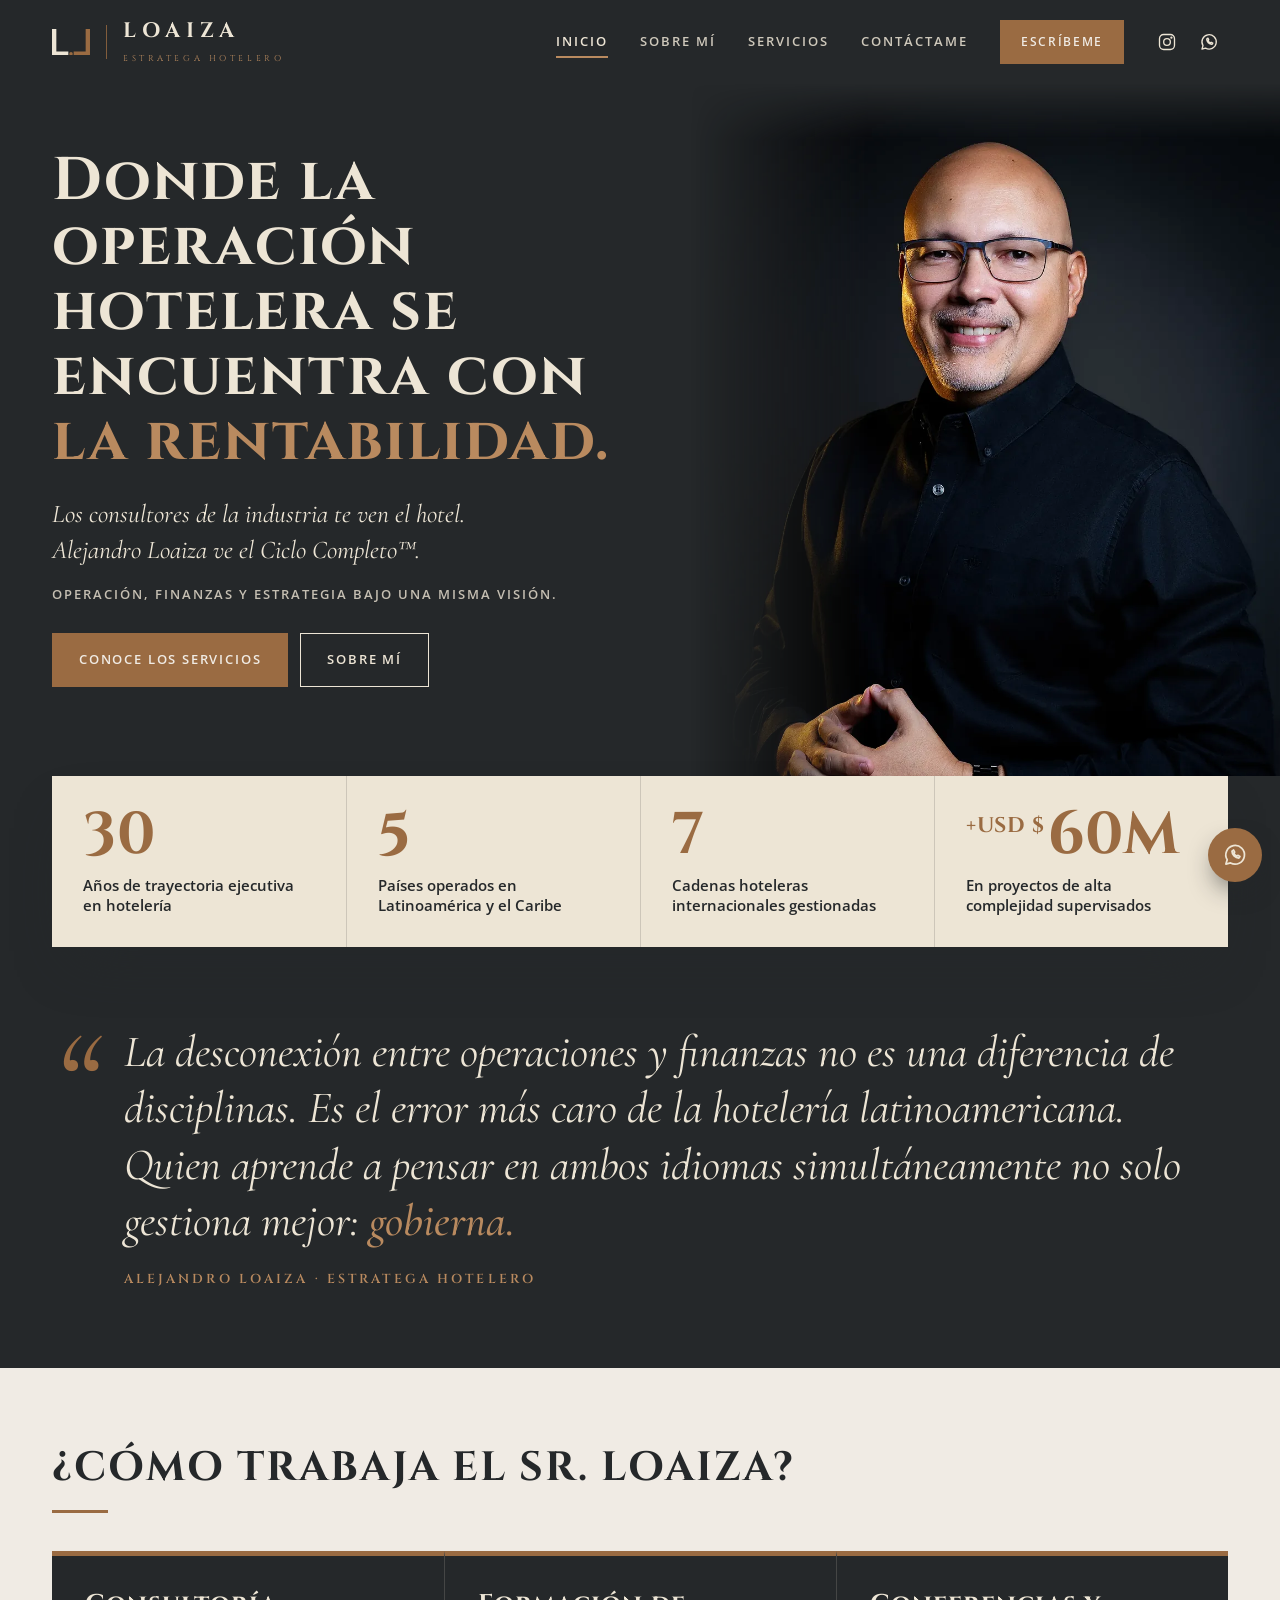
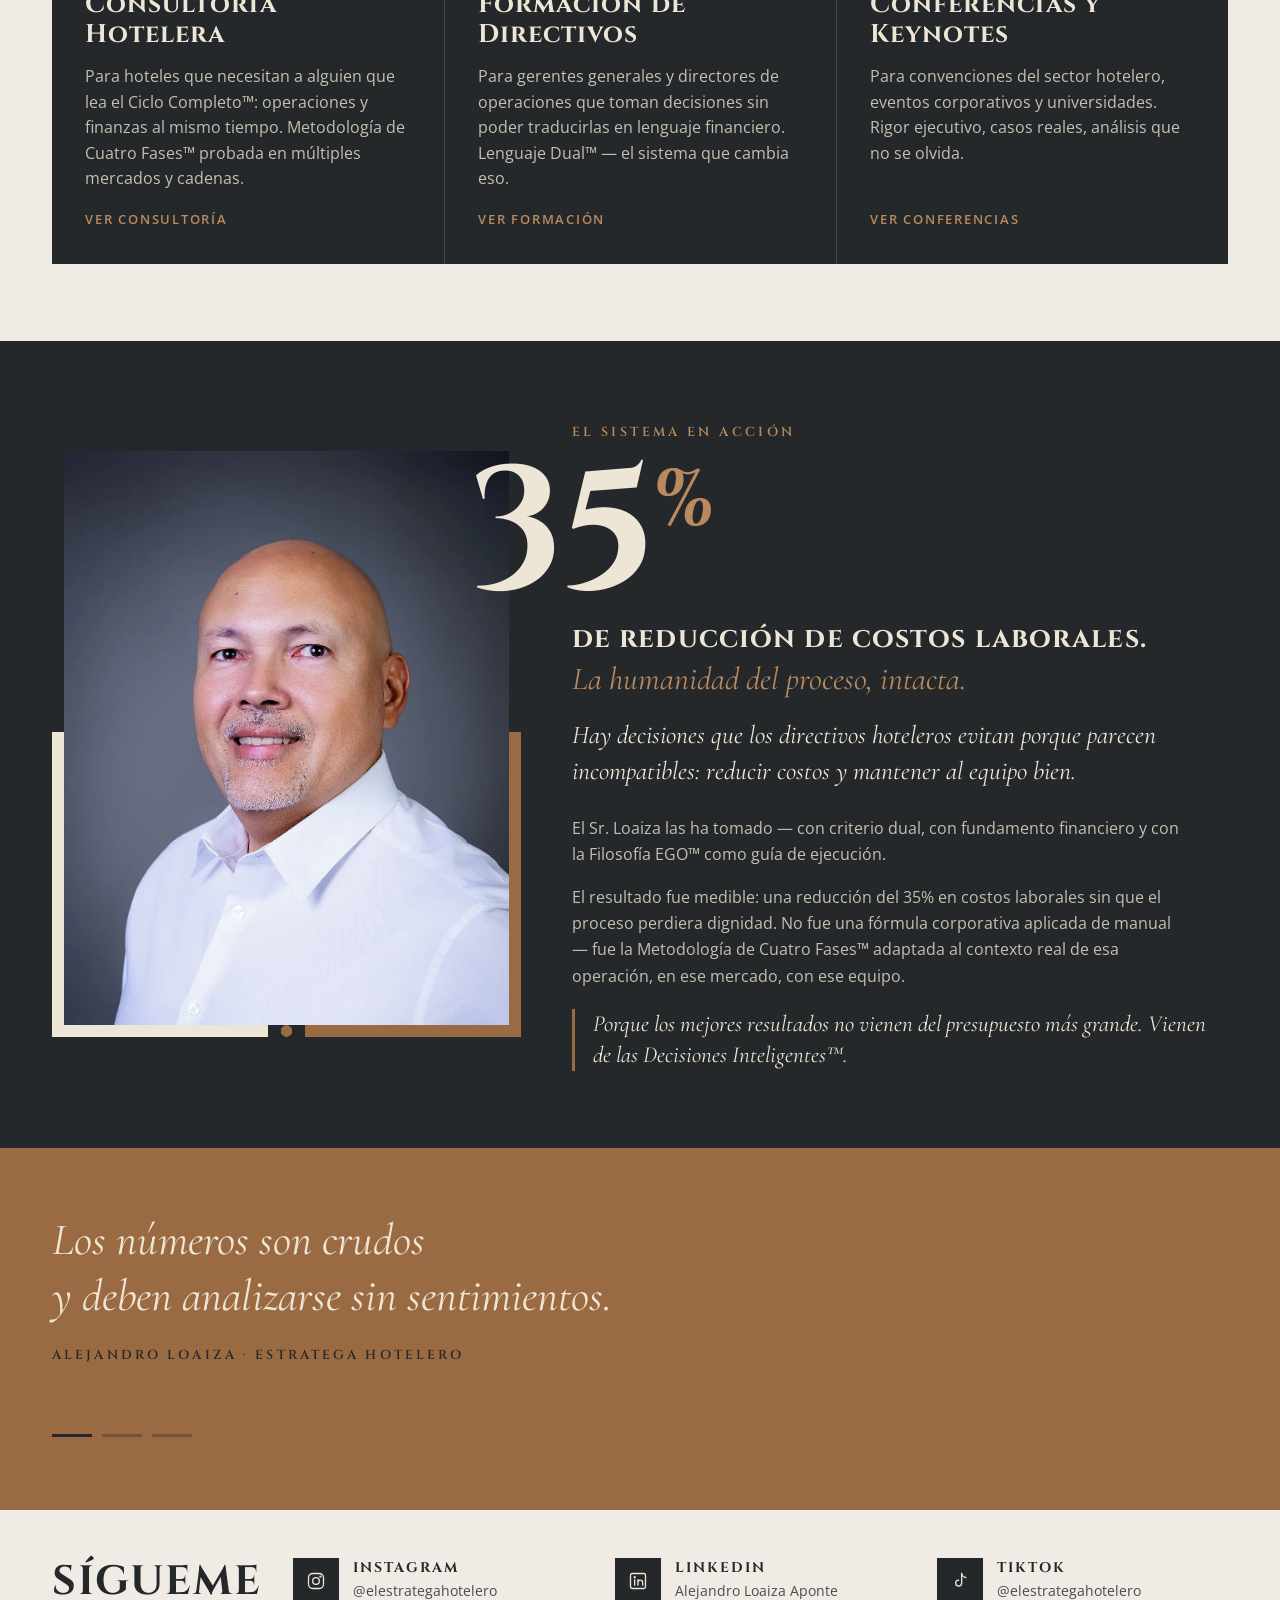
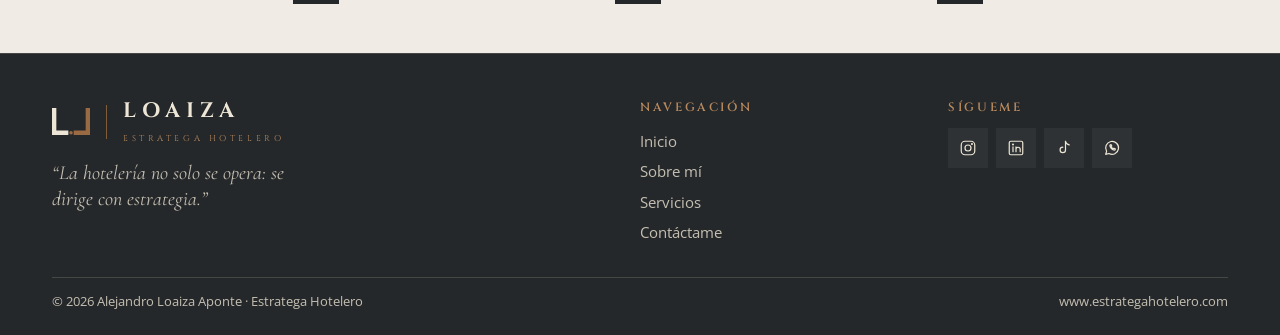
==== index.html @ 84e415ab "first commit" ====
<!doctype html>
<html lang="es">
<head>
  <meta charset="utf-8">
  <meta name="viewport" content="width=device-width, initial-scale=1">
  <title>Alejandro Loaiza · Estratega Hotelero</title>
  <meta name="description" content="Donde la operación hotelera se encuentra con la rentabilidad. Consultoría hotelera, formación de directivos y conferencias con 30 años de trayectoria en cinco países.">
  <meta property="og:title" content="Alejandro Loaiza · Estratega Hotelero">
  <meta property="og:description" content="Operación, finanzas y estrategia bajo una misma visión.">
  <meta property="og:url" content="https://www.estrategahotelero.com/">
  <meta name="theme-color" content="#25282A">
  <link rel="icon" href="img/favicon.svg" type="image/svg+xml">
  <link rel="preconnect" href="https://fonts.googleapis.com">
  <link rel="preconnect" href="https://fonts.gstatic.com" crossorigin>
  <link href="https://fonts.googleapis.com/css2?family=Cinzel:wght@400;600;700&family=Cormorant+Garamond:ital,wght@1,300;1,400;1,500&family=Open+Sans:wght@300;400;600&display=swap" rel="stylesheet">
  <link rel="stylesheet" href="css/styles.css">
</head>
<body>

<svg width="0" height="0" style="position:absolute" aria-hidden="true">
  <symbol id="iso" viewBox="0 0 100 71">
    <path style="fill:var(--iso-a)" d="M0 0H11.4V59.4H43V71H0Z"/>
    <circle style="fill:var(--iso-b)" cx="50" cy="65.2" r="4.6"/>
    <path style="fill:var(--iso-b)" d="M100 0H88.6V59.4H57V71H100Z"/>
  </symbol>
  <symbol id="i-wa" viewBox="0 0 24 24" fill="none" stroke="currentColor" stroke-width="1.6" stroke-linecap="round" stroke-linejoin="round"><path d="M3.6 20.4l1.2-4.1a8.6 8.6 0 1 1 3.1 3z"/><path d="M9.2 8.4c0 3.5 2.9 6.4 6.4 6.4l1-1.5-2-1-.9.8a4.6 4.6 0 0 1-2.8-2.8l.8-.9-1-2z"/></symbol>
  <symbol id="i-ig" viewBox="0 0 24 24" fill="none" stroke="currentColor" stroke-width="1.6" stroke-linecap="round" stroke-linejoin="round"><rect x="3" y="3" width="18" height="18" rx="5"/><circle cx="12" cy="12" r="4"/><circle cx="17.3" cy="6.7" r=".6" fill="currentColor"/></symbol>
  <symbol id="i-in" viewBox="0 0 24 24" fill="none" stroke="currentColor" stroke-width="1.6" stroke-linecap="round" stroke-linejoin="round"><rect x="3" y="3" width="18" height="18" rx="2"/><path d="M8 10.5V17M12 17v-6.5M12 13.8a2.8 2.8 0 0 1 5.6 0V17"/><circle cx="8" cy="7.4" r=".6" fill="currentColor"/></symbol>
  <symbol id="i-tt" viewBox="0 0 24 24" fill="none" stroke="currentColor" stroke-width="1.6" stroke-linecap="round" stroke-linejoin="round"><path d="M14 3v11.5a3.6 3.6 0 1 1-3.6-3.6"/><path d="M14 3c.4 2.6 2.3 4.5 5 4.8"/></symbol>
</svg>

<header class="header">
  <div class="contenedor">
    <a href="index.html" class="isologo" aria-label="Loaiza · Estratega Hotelero — Inicio">
      <svg class="iso"><use href="#iso"/></svg>
      <span class="divisor"></span>
      <span><span class="nombre">LOAIZA</span><span class="descriptor">ESTRATEGA HOTELERO</span></span>
    </a>
    <button class="menu-toggle" aria-label="Abrir menú" aria-expanded="false"><span></span><span></span><span></span></button>
    <nav class="nav" aria-label="Principal">
      <a href="index.html" aria-current="page">Inicio</a>
      <a href="sobre-mi.html">Sobre mí</a>
      <a href="servicios.html">Servicios</a>
      <a href="contacto.html">Contáctame</a>
      <a href="contacto.html" class="btn">Escríbeme</a>
    </nav>
    <div class="header-redes">
      <a href="https://instagram.com/elestrategahotelero" target="_blank" rel="noopener" aria-label="Instagram"><svg><use href="#i-ig"/></svg></a>
      <a data-wa="general" href="#" aria-label="WhatsApp"><svg><use href="#i-wa"/></svg></a>
    </div>
  </div>
</header>

<main>

  <!-- HOME -->
  <section class="hero">
    <img class="hero-foto" src="img/web/hero-inicio.webp" alt="Alejandro Loaiza Aponte, Estratega Hotelero" fetchpriority="high">
    <div class="contenedor">
      <h1 class="revelar">Donde la operación hotelera se encuentra con <em>la rentabilidad.</em></h1>
      <p class="apertura revelar retraso-1">Los consultores de la industria te ven el hotel.<br>Alejandro Loaiza ve el Ciclo Completo™.</p>
      <p class="apoyo revelar retraso-2">Operación, finanzas y estrategia bajo una misma visión.</p>
      <div class="botones revelar retraso-3">
        <a href="servicios.html" class="btn">Conoce los servicios</a>
        <a href="sobre-mi.html" class="btn btn-linea">Sobre mí</a>
      </div>
    </div>
  </section>

  <!-- NÚMEROS -->
  <section class="numeros" aria-label="Trayectoria en cifras">
    <div class="contenedor">
      <div class="grid">
        <div class="numero" data-contar="30">
          <div class="cifra"><span class="valor">30</span></div>
          <p>Años de trayectoria ejecutiva en hotelería</p>
        </div>
        <div class="numero" data-contar="5">
          <div class="cifra"><span class="valor">5</span></div>
          <p>Países operados en Latinoamérica y el Caribe</p>
        </div>
        <div class="numero" data-contar="7">
          <div class="cifra"><span class="valor">7</span></div>
          <p>Cadenas hoteleras internacionales gestionadas</p>
        </div>
        <div class="numero" data-contar="60">
          <div class="cifra"><small>+USD $</small><span class="valor">60</span>M</div>
          <p>En proyectos de alta complejidad supervisados</p>
        </div>
      </div>
    </div>
  </section>

  <!-- GRAN TESIS -->
  <section class="seccion oscuro tesis">
    <div class="contenedor">
      <span class="comillas" aria-hidden="true">“</span>
      <div>
        <blockquote class="cita-grande">
          La desconexión entre operaciones y finanzas no es una diferencia de disciplinas.
          Es el error más caro de la hotelería latinoamericana.
          Quien aprende a pensar en ambos idiomas simultáneamente
          no solo gestiona mejor: <strong>gobierna.</strong>
        </blockquote>
        <p class="firma">Alejandro Loaiza · Estratega Hotelero</p>
      </div>
    </div>
  </section>

  <!-- SERVICIOS -->
  <section class="seccion">
    <div class="contenedor">
      <div class="cabecera-seccion">
        <h2 class="titulo subrayado">¿Cómo trabaja el Sr. Loaiza?</h2>
      </div>
      <div class="tarjetas">
        <a href="servicios.html#consultoria" class="tarjeta">
          <h3>Consultoría Hotelera</h3>
          <p>Para hoteles que necesitan a alguien que lea el Ciclo Completo™: operaciones y finanzas al mismo tiempo. Metodología de Cuatro Fases™ probada en múltiples mercados y cadenas.</p>
          <span class="enlace">Ver Consultoría</span>
        </a>
        <a href="servicios.html#formacion" class="tarjeta">
          <h3>Formación de Directivos</h3>
          <p>Para gerentes generales y directores de operaciones que toman decisiones sin poder traducirlas en lenguaje financiero. Lenguaje Dual™ — el sistema que cambia eso.</p>
          <span class="enlace">Ver Formación</span>
        </a>
        <a href="servicios.html#conferencias" class="tarjeta">
          <h3>Conferencias y Keynotes</h3>
          <p>Para convenciones del sector hotelero, eventos corporativos y universidades. Rigor ejecutivo, casos reales, análisis que no se olvida.</p>
          <span class="enlace">Ver Conferencias</span>
        </a>
      </div>
    </div>
  </section>

  <!-- CASO DE IMPACTO -->
  <section class="seccion oscuro caso">
    <div class="contenedor caso-grid">
      <figure class="retrato">
        <img src="img/web/caso-loaiza.webp" alt="Alejandro Loaiza con camisa blanca" loading="lazy">
      </figure>
      <div>
        <span class="etiqueta">El sistema en acción</span>
        <div class="gran-cifra">35<span>%</span></div>
        <h2>de reducción de costos laborales. <em>La humanidad del proceso, intacta.</em></h2>
        <p class="apertura">Hay decisiones que los directivos hoteleros evitan porque parecen incompatibles: reducir costos y mantener al equipo bien.</p>
        <p class="cuerpo">El Sr. Loaiza las ha tomado — con criterio dual, con fundamento financiero y con la Filosofía EGO™ como guía de ejecución.</p>
        <p class="cuerpo">El resultado fue medible: una reducción del 35% en costos laborales sin que el proceso perdiera dignidad. No fue una fórmula corporativa aplicada de manual — fue la Metodología de Cuatro Fases™ adaptada al contexto real de esa operación, en ese mercado, con ese equipo.</p>
        <p class="cierre">Porque los mejores resultados no vienen del presupuesto más grande. Vienen de las Decisiones Inteligentes™.</p>
      </div>
    </div>
  </section>

  <!-- FRASES -->
  <section class="frases" aria-roledescription="carrusel" aria-label="Frases de Alejandro Loaiza">
    <div class="contenedor">
      <div class="carrusel">
        <figure class="frase activa" style="margin:0">
          <blockquote class="cita-grande">Los números son crudos<br>y deben analizarse sin sentimientos.</blockquote>
          <figcaption class="firma">Alejandro Loaiza · Estratega Hotelero</figcaption>
        </figure>
        <figure class="frase" style="margin:0">
          <blockquote class="cita-grande">Los números te dicen qué es posible.<br>Tu responsabilidad como líder<br>es decidir qué es correcto.</blockquote>
          <figcaption class="firma">Alejandro Loaiza · Estratega Hotelero</figcaption>
        </figure>
        <figure class="frase" style="margin:0">
          <blockquote class="cita-grande">Los mejores operadores deben ser también<br>los mejores estrategas financieros.</blockquote>
          <figcaption class="firma">Alejandro Loaiza · Estratega Hotelero</figcaption>
        </figure>
      </div>
      <div class="puntos" role="tablist" aria-label="Elegir frase">
        <button role="tab" aria-selected="true" aria-label="Frase 1"></button>
        <button role="tab" aria-selected="false" aria-label="Frase 2"></button>
        <button role="tab" aria-selected="false" aria-label="Frase 3"></button>
      </div>
    </div>
  </section>

  <!-- REDES SOCIALES -->
  <section class="seccion redes">
    <div class="contenedor grid">
      <h2 class="titulo">Sígueme</h2>
      <a class="red" href="https://instagram.com/elestrategahotelero" target="_blank" rel="noopener">
        <span class="icono"><svg><use href="#i-ig"/></svg></span>
        <span><span class="plataforma">Instagram</span><span class="usuario">@elestrategahotelero</span></span>
      </a>
      <a class="red" data-linkedin href="#">
        <span class="icono"><svg><use href="#i-in"/></svg></span>
        <span><span class="plataforma">LinkedIn</span><span class="usuario">Alejandro Loaiza Aponte</span></span>
      </a>
      <a class="red" href="https://tiktok.com/@elestrategahotelero" target="_blank" rel="noopener">
        <span class="icono"><svg><use href="#i-tt"/></svg></span>
        <span><span class="plataforma">TikTok</span><span class="usuario">@elestrategahotelero</span></span>
      </a>
    </div>
  </section>

</main>

<footer class="footer">
  <div class="contenedor">
    <div class="grid">
      <div>
        <a href="index.html" class="isologo" aria-label="Loaiza · Estratega Hotelero">
          <svg class="iso"><use href="#iso"/></svg>
          <span class="divisor"></span>
          <span><span class="nombre">LOAIZA</span><span class="descriptor">ESTRATEGA HOTELERO</span></span>
        </a>
        <p class="lema">“La hotelería no solo se opera: se dirige con estrategia.”</p>
      </div>
      <div>
        <h4>Navegación</h4>
        <ul>
          <li><a href="index.html">Inicio</a></li>
          <li><a href="sobre-mi.html">Sobre mí</a></li>
          <li><a href="servicios.html">Servicios</a></li>
          <li><a href="contacto.html">Contáctame</a></li>
        </ul>
      </div>
      <div>
        <h4>Sígueme</h4>
        <div class="iconos">
          <a href="https://instagram.com/elestrategahotelero" target="_blank" rel="noopener" aria-label="Instagram"><svg><use href="#i-ig"/></svg></a>
          <a data-linkedin href="#" aria-label="LinkedIn"><svg><use href="#i-in"/></svg></a>
          <a href="https://tiktok.com/@elestrategahotelero" target="_blank" rel="noopener" aria-label="TikTok"><svg><use href="#i-tt"/></svg></a>
          <a data-wa="general" href="#" aria-label="WhatsApp"><svg><use href="#i-wa"/></svg></a>
        </div>
      </div>
    </div>
    <div class="legal">
      <span>© <span data-anio>2026</span> Alejandro Loaiza Aponte · Estratega Hotelero</span>
      <span>www.estrategahotelero.com</span>
    </div>
  </div>
</footer>

<a class="wa-flotante" data-wa="general" href="#" aria-label="Escribir por WhatsApp"><svg><use href="#i-wa"/></svg></a>

<script src="js/main.js"></script>
</body>
</html>
---- css/styles.css ----
/* =========================================================
   LOAIZA · Estratega Hotelero — www.estrategahotelero.com
   Sistema visual según Manual de Identidad v1.0
   Carbón domina; Marfil y Crema son superficies de contraste;
   Cobre marca acentos, CTA y bandas de capítulo.
   ========================================================= */

:root {
  --carbon: #25282A;
  --carbon-2: #2E3234;      /* carbón levantado, para paneles sobre carbón */
  --cobre: #9A6B42;
  --cobre-claro: #B98A5F;   /* cobre para texto pequeño sobre carbón */
  --marfil: #EDE5D5;
  --crema: #F0EBE4;
  --linea-oscura: rgba(237, 229, 213, 0.16);
  --linea-clara: rgba(37, 40, 42, 0.16);
  --texto-suave: rgba(37, 40, 42, 0.82);
  --marfil-suave: rgba(237, 229, 213, 0.8);
  --sombra: 0 28px 56px -24px rgba(37, 40, 42, 0.9);

  --f-marca: "Cinzel", Georgia, serif;
  --f-voz: "Cormorant Garamond", Georgia, serif;
  --f-cuerpo: "Open Sans", system-ui, sans-serif;

  --ancho: 1240px;
  --gutter: clamp(16px, 3vw, 32px);
  --borde-pagina: max(var(--gutter), calc((100vw - var(--ancho)) / 2 + var(--gutter)));
  --seccion: clamp(48px, 6vw, 84px);
  --header-h: 84px;
}

*, *::before, *::after { box-sizing: border-box; }

html { scroll-behavior: smooth; scroll-padding-top: var(--header-h); }

body {
  margin: 0;
  background: var(--carbon);
  color: var(--carbon);
  font-family: var(--f-cuerpo);
  font-size: 16px;
  line-height: 1.65;
  -webkit-font-smoothing: antialiased;
  overflow-x: hidden;
}

img, svg { display: block; max-width: 100%; }
a { color: inherit; text-decoration: none; }
p { margin: 0 0 1em; }
h1, h2, h3, h4 { margin: 0; font-weight: 400; }
:focus-visible { outline: 2px solid var(--cobre-claro); outline-offset: 3px; }

.contenedor {
  width: 100%;
  max-width: var(--ancho);
  margin: 0 auto;
  padding: 0 var(--gutter);
}

/* ---------- Tipografía de sistema ---------- */

.etiqueta {
  display: inline-block;
  font-family: var(--f-marca);
  font-size: 13px;
  font-weight: 600;
  letter-spacing: 0.26em;
  text-transform: uppercase;
  color: var(--carbon);
  margin-bottom: 14px;
}
.oscuro .etiqueta, .hero .etiqueta { color: var(--cobre-claro); }

.titulo {
  font-family: var(--f-marca);
  font-weight: 700;
  font-size: clamp(26px, 3.2vw, 42px);
  line-height: 1.16;
  letter-spacing: 0.05em;
  text-transform: uppercase;
}

.subrayado::after {
  content: "";
  display: block;
  width: 56px;
  height: 3px;
  background: var(--cobre);
  margin-top: 18px;
}

.apertura {
  font-family: var(--f-voz);
  font-style: italic;
  font-weight: 400;
  font-size: clamp(21px, 2vw, 26px);
  line-height: 1.42;
}

.cuerpo { color: var(--texto-suave); max-width: 68ch; }
.oscuro .cuerpo { color: var(--marfil-suave); }

.cita-grande {
  font-family: var(--f-voz);
  font-style: italic;
  font-weight: 400;
  font-size: clamp(27px, 3.5vw, 46px);
  line-height: 1.26;
  margin: 0;
}
.cita-grande strong { font-weight: 500; color: var(--cobre-claro); }

.firma {
  margin: 20px 0 0;
  font-family: var(--f-marca);
  font-size: 13px;
  font-weight: 600;
  letter-spacing: 0.24em;
  text-transform: uppercase;
  color: var(--cobre-claro);
}

/* ---------- Secciones ---------- */

.seccion { padding: var(--seccion) 0; position: relative; background: var(--crema); }
.oscuro { background: var(--carbon); color: var(--marfil); }
.marfil { background: var(--marfil); }

.cabecera-seccion { margin-bottom: clamp(24px, 3vw, 40px); max-width: 860px; }
.cabecera-seccion .titulo + .apertura { margin-top: 18px; }

/* ---------- Botones ---------- */

.btn {
  display: inline-flex;
  align-items: center;
  gap: 12px;
  padding: 15px 26px;
  font-family: var(--f-cuerpo);
  font-weight: 600;
  font-size: 13px;
  letter-spacing: 0.14em;
  text-transform: uppercase;
  border: 1px solid var(--cobre);
  background: var(--cobre);
  color: var(--crema);
  transition: background .25s, color .25s, border-color .25s;
  cursor: pointer;
}
.btn:hover { background: var(--carbon); border-color: var(--carbon); color: var(--marfil); }
.oscuro .btn:hover, .hero .btn:hover, .nav .btn:hover { background: var(--marfil); border-color: var(--marfil); color: var(--carbon); }

.btn-linea { background: transparent; color: var(--carbon); border-color: var(--carbon); }
.oscuro .btn-linea, .hero .btn-linea { background: transparent; color: var(--marfil); border-color: var(--marfil); }

.btn svg { width: 18px; height: 18px; }

.botones { display: flex; flex-wrap: wrap; gap: 12px; margin-top: 28px; }

/* ---------- Isotipo ---------- */

/* Las variables atraviesan el <use>, por eso el color se define así */
.iso { width: 100%; height: auto; aspect-ratio: 100 / 71; --iso-a: var(--marfil); --iso-b: var(--cobre); }

/* ---------- Header ---------- */

.header {
  position: fixed;
  inset: 0 0 auto 0;
  height: var(--header-h);
  z-index: 50;
  color: var(--marfil);
  transition: background .3s, height .3s, box-shadow .3s;
}
.header.solido {
  background: var(--carbon);
  box-shadow: 0 1px 0 var(--linea-oscura);
  height: 72px;
}
.header .contenedor {
  height: 100%;
  display: flex;
  align-items: center;
  justify-content: space-between;
  gap: 24px;
}

.isologo { display: flex; align-items: center; gap: 16px; }
.isologo .iso { width: 38px; }
.isologo .divisor { width: 1px; height: 34px; background: var(--cobre); opacity: .8; }
.isologo .nombre {
  font-family: var(--f-marca);
  font-weight: 700;
  font-size: 21px;
  letter-spacing: 0.28em;
  line-height: 1;
}
.isologo .descriptor {
  display: block;
  font-family: var(--f-marca);
  font-weight: 400;
  font-size: 8.5px;
  letter-spacing: 0.42em;
  color: var(--cobre-claro);
  margin-top: 7px;
  white-space: nowrap;
}

.nav { display: flex; align-items: center; gap: 32px; margin-left: auto; }
.nav a:not(.btn) {
  font-size: 12.5px;
  font-weight: 600;
  letter-spacing: 0.16em;
  text-transform: uppercase;
  position: relative;
  padding: 6px 0;
  opacity: .85;
  transition: opacity .25s;
}
.nav a:not(.btn)::after {
  content: "";
  position: absolute;
  left: 0; bottom: 0;
  width: 0; height: 2px;
  background: var(--cobre-claro);
  transition: width .25s;
}
.nav a:not(.btn):hover, .nav a[aria-current="page"] { opacity: 1; }
.nav a:not(.btn):hover::after, .nav a[aria-current="page"]::after { width: 100%; }
.nav .btn { padding: 11px 20px; font-size: 12px; }

.header-redes { display: flex; align-items: center; gap: 4px; position: relative; z-index: 2; }
.header-redes a {
  width: 38px; height: 38px;
  display: grid; place-items: center;
  color: var(--marfil);
  transition: color .25s;
}
.header-redes a:hover { color: var(--cobre-claro); }
.header-redes svg { width: 20px; height: 20px; }

.menu-toggle {
  display: none;
  background: none;
  border: 0;
  width: 44px; height: 44px;
  padding: 10px;
  cursor: pointer;
  color: var(--marfil);
}
.menu-toggle span {
  display: block; height: 1.5px; background: currentColor; margin: 6px 0;
  transition: transform .3s, opacity .3s;
}
.menu-abierto .menu-toggle span:nth-child(1) { transform: translateY(7.5px) rotate(45deg); }
.menu-abierto .menu-toggle span:nth-child(2) { opacity: 0; }
.menu-abierto .menu-toggle span:nth-child(3) { transform: translateY(-7.5px) rotate(-45deg); }

@media (max-width: 1120px) {
  .header .contenedor { gap: 8px; }
  .header-redes { margin-left: auto; }
  .menu-toggle { display: block; position: relative; z-index: 2; order: 1; }
  .nav {
    position: fixed;
    inset: 0;
    flex-direction: column;
    justify-content: center;
    gap: 30px;
    background: var(--carbon);
    opacity: 0;
    visibility: hidden;
    transition: opacity .3s, visibility .3s;
  }
  .nav a:not(.btn) { font-size: 15px; }
  .menu-abierto .nav { opacity: 1; visibility: visible; }
  .isologo .nombre { font-size: 18px; }
  .isologo .iso { width: 32px; }
}
/* El tracking del logo no se reduce: se reduce el tamaño y, bajo 200 px, queda solo el isotipo */
@media (max-width: 480px) {
  .header .contenedor { gap: 4px; }
  .isologo { gap: 10px; }
  .isologo .nombre { font-size: 15px; }
  .isologo .descriptor { font-size: 7.5px; }
  .header-redes { gap: 0; }
  .header-redes a { width: 36px; height: 36px; }
}
@media (max-width: 380px) {
  .header .isologo .divisor, .header .isologo .divisor + span { display: none; }
}

/* ---------- Hero ---------- */

.hero {
  position: relative;
  min-height: min(100vh, 860px);
  min-height: min(100svh, 860px);
  display: flex;
  align-items: center;
  color: var(--marfil);
  background: var(--carbon);
  overflow: hidden;
  padding: calc(var(--header-h) + 12px) 0 120px;
}
.hero--interna { min-height: min(78svh, 620px); padding-bottom: 48px; }

/* Foto del hero: a la derecha y bajo el header, fundida con el carbón hacia el texto y hacia arriba */
.hero-foto {
  position: absolute;
  top: var(--header-h);
  right: 0;
  width: min(46%, 760px);
  height: calc(100% - var(--header-h));
  object-fit: cover;
  object-position: center top;
  -webkit-mask-image: linear-gradient(90deg, transparent 0, #000 30%), linear-gradient(180deg, transparent 0, #000 56px);
  mask-image: linear-gradient(90deg, transparent 0, #000 30%), linear-gradient(180deg, transparent 0, #000 56px);
  -webkit-mask-composite: source-in;
  mask-composite: intersect;
}
@media (max-width: 900px) {
  .hero-foto {
    top: 0;
    width: 100%;
    height: 100%;
    opacity: .3;
    -webkit-mask-image: linear-gradient(180deg, #000 45%, transparent 100%);
    mask-image: linear-gradient(180deg, #000 45%, transparent 100%);
    -webkit-mask-composite: source-over;
    mask-composite: add;
  }
}

.hero .contenedor { position: relative; z-index: 1; }
.hero h1 {
  font-family: var(--f-marca);
  font-weight: 700;
  font-size: clamp(34px, 4.7vw, 66px);
  line-height: 1.08;
  letter-spacing: 0.03em;
  max-width: 15ch;
}
.hero h1 em { font-style: normal; color: var(--cobre-claro); }
.hero--interna h1 { font-size: clamp(30px, 3.9vw, 52px); max-width: 19ch; }
.hero .apertura { margin: 22px 0 0; max-width: 40ch; color: var(--marfil); }
.hero .apoyo {
  margin: 16px 0 0;
  font-size: 12.5px;
  font-weight: 600;
  letter-spacing: 0.16em;
  text-transform: uppercase;
  color: var(--marfil-suave);
}

/* ---------- Números: panel de marfil que cabalga sobre el hero ---------- */

.numeros { position: relative; z-index: 2; background: var(--carbon); }
.numeros .grid {
  display: grid;
  grid-template-columns: repeat(4, 1fr);
  margin-top: -84px;
  background: var(--marfil);
  color: var(--carbon);
  box-shadow: var(--sombra);
}
.numero { padding: clamp(20px, 2.4vw, 32px); border-left: 1px solid var(--linea-clara); }
.numero:first-child { border-left: 0; }
.numero .cifra {
  font-family: var(--f-marca);
  font-weight: 700;
  font-size: clamp(40px, 4.6vw, 62px);
  line-height: 1;
  color: var(--cobre);
  white-space: nowrap;
}
.numero .cifra small { font-size: .36em; letter-spacing: .04em; vertical-align: 1em; margin-right: 3px; }
.numero p { margin: 10px 0 0; font-size: 14.5px; font-weight: 600; line-height: 1.4; max-width: 24ch; }

@media (max-width: 860px) {
  .numeros .grid { grid-template-columns: 1fr 1fr; }
  .numero:nth-child(3) { border-left: 0; }
  .numero:nth-child(n+3) { border-top: 1px solid var(--linea-clara); }
}

/* ---------- Gran tesis ---------- */

.tesis .contenedor { display: grid; grid-template-columns: auto 1fr; gap: clamp(12px, 2vw, 28px); }
.comillas {
  font-family: var(--f-voz);
  font-style: italic;
  font-size: clamp(90px, 11vw, 170px);
  line-height: .8;
  color: var(--cobre);
}
.tesis .cita-grande { max-width: 25em; }

/* ---------- Tríptico de servicios ---------- */

.tarjetas { display: grid; grid-template-columns: repeat(3, 1fr); }
.tarjeta {
  background: var(--carbon);
  color: var(--marfil);
  padding: clamp(24px, 2.6vw, 36px);
  display: flex;
  flex-direction: column;
  border-left: 1px solid var(--linea-oscura);
  border-top: 5px solid var(--cobre);
  transition: background .25s;
}
.tarjeta:first-child { border-left: 0; }
.tarjeta:hover { background: var(--carbon-2); }
.tarjeta h3 {
  font-family: var(--f-marca);
  font-weight: 700;
  font-size: clamp(21px, 2vw, 26px);
  letter-spacing: .04em;
  line-height: 1.18;
  margin-bottom: 14px;
}
.tarjeta p { color: var(--marfil-suave); font-size: 15.5px; flex: 1; margin-bottom: 18px; }
.tarjeta .enlace {
  font-size: 12.5px;
  font-weight: 600;
  letter-spacing: .14em;
  text-transform: uppercase;
  color: var(--cobre-claro);
}
.tarjeta:hover .enlace { color: var(--marfil); }
@media (max-width: 900px) {
  .tarjetas { grid-template-columns: 1fr; gap: 2px; }
  .tarjeta { border-left: 0; }
}

/* ---------- Retrato: la foto se asienta sobre las dos L del isotipo ---------- */

.retrato {
  --l: 12px;
  --l-izq: var(--carbon);
  position: relative;
  aspect-ratio: 4 / 5;
  margin: 0;
  background: radial-gradient(circle at 50% calc(100% - 6px), var(--cobre) 5.5px, transparent 6px);
}
.oscuro .retrato { --l-izq: var(--marfil); }
.retrato img {
  position: absolute;
  top: 0;
  left: var(--l);
  width: calc(100% - var(--l) * 2);
  height: calc(100% - var(--l));
  object-fit: cover;
  object-position: center top;
}
.retrato::before, .retrato::after {
  content: "";
  position: absolute;
  bottom: 0;
  width: 46%;
  height: 52%;
  border-bottom: var(--l) solid;
  pointer-events: none;
}
.retrato::before { left: 0; border-left: var(--l) solid; border-color: var(--l-izq); }
.retrato::after { right: 0; border-right: var(--l) solid; border-color: var(--cobre); }

/* ---------- Caso de impacto: la cifra entra en la foto ---------- */

.caso-grid { display: grid; grid-template-columns: 5fr 7fr; gap: clamp(28px, 4vw, 56px); align-items: center; }
.caso .gran-cifra {
  position: relative;
  z-index: 3;
  margin-left: calc(clamp(56px, 8vw, 118px) * -1);
  font-family: var(--f-marca);
  font-weight: 700;
  font-size: clamp(96px, 13vw, 184px);
  line-height: .9;
  color: var(--marfil);
}
.caso .gran-cifra span { font-size: .48em; vertical-align: .72em; color: var(--cobre-claro); }
.caso h2 { font-family: var(--f-marca); font-weight: 700; font-size: clamp(21px, 2.2vw, 28px); line-height: 1.22; letter-spacing: .04em; margin: 14px 0 18px; }
.caso h2 em { display: block; font-family: var(--f-voz); font-weight: 400; font-style: italic; letter-spacing: 0; color: var(--cobre-claro); font-size: 1.14em; margin-top: 4px; }
.caso .cierre {
  margin: 20px 0 0;
  padding-left: 18px;
  border-left: 3px solid var(--cobre);
  font-family: var(--f-voz);
  font-style: italic;
  font-size: 23px;
  line-height: 1.34;
}
@media (max-width: 860px) {
  .caso-grid { grid-template-columns: 1fr; }
  .caso .gran-cifra { margin: -110px 0 0 12px; }
}

/* ---------- Carrusel de frases: banda de cobre ---------- */

.frases { background: var(--cobre); color: var(--marfil); padding: clamp(40px, 5vw, 64px) 0; }
.carrusel { position: relative; min-height: 190px; max-width: 980px; }
.frase {
  position: absolute; inset: 0;
  display: flex; flex-direction: column; justify-content: center;
  opacity: 0;
  transition: opacity .6s ease;
  pointer-events: none;
}
.frase.activa { opacity: 1; pointer-events: auto; position: relative; }
.frases .firma { color: var(--carbon); }
.puntos { display: flex; gap: 10px; margin-top: 20px; }
.puntos button { width: 40px; height: 24px; border: 0; padding: 0; background: none; cursor: pointer; position: relative; }
.puntos button::before {
  content: ""; position: absolute; left: 0; right: 0; top: 50%; height: 3px;
  background: var(--carbon); opacity: .35; transition: opacity .25s;
}
.puntos button[aria-selected="true"]::before { opacity: 1; }

/* ---------- Redes ---------- */

.redes { padding: clamp(32px, 4vw, 48px) 0; }
.redes .grid { display: grid; grid-template-columns: auto repeat(3, 1fr); align-items: center; gap: clamp(16px, 2.4vw, 32px); }
.red { display: flex; align-items: center; gap: 14px; }
.red .icono {
  flex: none;
  width: 46px; height: 46px;
  display: grid; place-items: center;
  background: var(--carbon);
  color: var(--marfil);
  transition: background .25s;
}
.red:hover .icono { background: var(--cobre); }
.red .icono svg { width: 20px; height: 20px; }
.red .plataforma { font-family: var(--f-marca); font-weight: 700; font-size: 14px; letter-spacing: .14em; text-transform: uppercase; display: block; line-height: 1.3; }
.red .usuario { font-size: 14px; color: var(--texto-suave); }
@media (max-width: 960px) { .redes .grid { grid-template-columns: 1fr; } }

/* ---------- Bloques partidos ---------- */

.dos-col { display: grid; grid-template-columns: 7fr 5fr; gap: clamp(28px, 4vw, 64px); align-items: center; }
@media (max-width: 900px) { .dos-col { grid-template-columns: 1fr; } }

/* Mitad de texto alineada al contenedor, mitad de foto hasta el borde de la pantalla */
.split { display: grid; grid-template-columns: 1fr 1fr; align-items: stretch; }
.split-texto { padding: var(--seccion) clamp(24px, 4vw, 56px) var(--seccion) var(--borde-pagina); }
.split-foto { position: relative; min-height: 380px; margin: 0; }
.split-foto img { position: absolute; inset: 0; width: 100%; height: 100%; object-fit: cover; object-position: center 20%; }
.split.invertido .split-foto { order: -1; }
.split.invertido .split-texto { padding: var(--seccion) var(--borde-pagina) var(--seccion) clamp(24px, 4vw, 56px); }
@media (max-width: 860px) {
  .split { grid-template-columns: 1fr; }
  .split .split-texto, .split.invertido .split-texto { padding: 40px var(--gutter); }
  .split-foto { min-height: 0; aspect-ratio: 3 / 2; }
}

.paises-linea { font-family: var(--f-voz); font-style: italic; font-size: 24px; font-weight: 500; margin: 14px 0; }

/* ---------- Trayectoria ---------- */

.trayectoria { padding-bottom: 0; }
.cadenas {
  list-style: none;
  display: flex; flex-wrap: wrap; align-items: baseline;
  gap: 6px clamp(20px, 2.6vw, 36px);
  margin: 0 0 clamp(28px, 3.6vw, 44px);
  padding: 0;
}
.cadenas li {
  font-family: var(--f-marca);
  font-weight: 700;
  font-size: clamp(20px, 2.5vw, 34px);
  line-height: 1.3;
  letter-spacing: .04em;
}
.cadenas li:nth-child(even) { color: var(--cobre-claro); }

.ruta { position: relative; display: grid; grid-template-columns: repeat(5, 1fr); margin-bottom: clamp(24px, 3vw, 36px); }
.ruta::before { content: ""; position: absolute; left: 0; right: 10%; top: 9px; height: 2px; background: var(--cobre); }
.parada { position: relative; }
.parada .hito { width: 20px; height: 20px; margin-bottom: 10px; border-radius: 50%; background: var(--cobre); border: 5px solid var(--carbon); box-shadow: 0 0 0 2px var(--cobre); }
.parada span { font-family: var(--f-marca); font-weight: 600; font-size: 14px; letter-spacing: .1em; text-transform: uppercase; }
@media (max-width: 700px) {
  .ruta { grid-template-columns: 1fr; gap: 14px; }
  .ruta::before { left: 9px; right: auto; top: 10px; bottom: 10px; width: 2px; height: auto; }
  .parada { display: flex; align-items: center; gap: 14px; }
  .parada .hito { margin: 0; flex: none; }
}

.trayectoria > .contenedor > .apertura { max-width: 62ch; }

/* Panel de marfil que cabalga entre Trayectoria y EGO */
.hechos {
  position: relative; z-index: 2;
  display: grid; grid-template-columns: repeat(3, 1fr);
  margin: clamp(24px, 3vw, 36px) 0 -44px;
  background: var(--marfil);
  color: var(--carbon);
  box-shadow: var(--sombra);
}
.hecho { padding: clamp(18px, 2vw, 26px); font-size: 15px; border-left: 1px solid var(--linea-clara); }
.hecho:first-child { border-left: 0; }
.hecho strong { display: block; font-family: var(--f-marca); font-weight: 700; color: var(--cobre); font-size: clamp(20px, 2.1vw, 28px); letter-spacing: .03em; line-height: 1.2; margin-bottom: 6px; }
@media (max-width: 860px) {
  .hechos { grid-template-columns: 1fr; }
  .hecho { border-left: 0; border-top: 1px solid var(--linea-clara); }
  .hecho:first-child { border-top: 0; }
}

/* ---------- EGO: escalera E › G › O ---------- */

.ego { padding-top: calc(var(--seccion) + 44px); }
.ego-orden { display: grid; grid-template-columns: repeat(3, 1fr); gap: clamp(10px, 1.4vw, 18px); margin-bottom: clamp(32px, 4vw, 48px); align-items: start; }
.ego-bloque { padding: clamp(18px, 2vw, 26px); background: var(--carbon-2); }
.ego-bloque:nth-child(1) { background: var(--marfil); color: var(--carbon); }
.ego-bloque:nth-child(2) { margin-top: 36px; }
.ego-bloque:nth-child(3) { margin-top: 72px; }
.ego-bloque .letra { font-family: var(--f-marca); font-weight: 900; font-size: clamp(84px, 11vw, 150px); line-height: .95; color: var(--cobre); }
.ego-bloque:not(:first-child) .letra { color: var(--cobre-claro); }
.ego-bloque h3 { font-family: var(--f-marca); font-weight: 700; font-size: 18px; letter-spacing: .14em; text-transform: uppercase; margin-top: 8px; }
.ego-bloque p { margin: 0; font-size: 15px; }
.ego-texto { display: grid; grid-template-columns: 1fr 1fr; gap: clamp(24px, 4vw, 56px); align-items: start; }
.ego-texto .apertura { color: var(--cobre-claro); margin: 12px 0 0; }
@media (max-width: 760px) {
  .ego-orden { grid-template-columns: 1fr; }
  .ego-bloque:nth-child(n) { margin-top: 0; }
  .ego-texto { grid-template-columns: 1fr; }
}

/* ---------- Metodología: el avance se lee en la barra de cobre ---------- */

.fases { display: grid; grid-template-columns: repeat(4, 1fr); gap: 2px; }
.fase { position: relative; padding: clamp(22px, 2.2vw, 30px) clamp(18px, 2vw, 26px); background: var(--carbon); color: var(--marfil); }
.oscuro .fase { background: var(--carbon-2); }
.fase::before { content: ""; position: absolute; left: 0; top: 0; height: 5px; background: var(--cobre); }
.fase:nth-child(1)::before { width: 25%; }
.fase:nth-child(2)::before { width: 50%; }
.fase:nth-child(3)::before { width: 75%; }
.fase:nth-child(4)::before { width: 100%; }
.fase .n { font-family: var(--f-marca); font-weight: 700; font-size: clamp(46px, 5vw, 66px); line-height: 1; color: var(--cobre-claro); }
.fase h3 { font-family: var(--f-marca); font-weight: 700; font-size: 19px; letter-spacing: .06em; text-transform: uppercase; margin: 8px 0 10px; }
.fase p { font-size: 15px; line-height: 1.55; color: var(--marfil-suave); margin: 0; }
@media (max-width: 960px) { .fases { grid-template-columns: 1fr 1fr; } }
@media (max-width: 560px) { .fases { grid-template-columns: 1fr; } }

/* ---------- Evidencia ---------- */

.evidencias { list-style: none; padding: 0; margin: 0; display: grid; grid-template-columns: 1fr 1fr; gap: 0 clamp(24px, 4vw, 56px); }
.evidencias li { padding: 13px 0 13px 22px; border-bottom: 1px solid var(--linea-oscura); position: relative; font-size: 15.5px; line-height: 1.5; }
.evidencias li::before { content: ""; position: absolute; left: 0; top: 21px; width: 9px; height: 9px; border-radius: 50%; background: var(--cobre-claro); }
@media (max-width: 760px) { .evidencias { grid-template-columns: 1fr; } }

/* ---------- Servicios: subnavegación y capítulos ---------- */

.subnav { position: sticky; top: 72px; z-index: 20; background: var(--carbon-2); color: var(--marfil); }
.subnav .contenedor { display: flex; gap: clamp(20px, 3vw, 44px); overflow-x: auto; scrollbar-width: none; }
.subnav .contenedor::-webkit-scrollbar { display: none; }
.subnav a {
  flex: none;
  padding: 15px 0;
  font-size: 12px; font-weight: 600; letter-spacing: .14em; text-transform: uppercase;
  color: var(--marfil-suave);
  border-bottom: 3px solid transparent;
  transition: color .25s, border-color .25s;
}
.subnav a:hover, .subnav a.activo { color: var(--marfil); border-bottom-color: var(--cobre-claro); }

.capitulo { background: var(--cobre); color: var(--marfil); padding: clamp(22px, 3vw, 36px) 0; }
.capitulo .titulo { font-size: clamp(30px, 5vw, 66px); line-height: 1.04; }

.situaciones { display: grid; grid-template-columns: repeat(3, 1fr); gap: clamp(20px, 3vw, 40px); }
.situacion { border-top: 3px solid var(--carbon); padding-top: 14px; font-size: 15.5px; color: var(--texto-suave); }
@media (max-width: 900px) { .situaciones { grid-template-columns: 1fr; gap: 20px; } }

.remate { margin: clamp(20px, 2.4vw, 28px) 0 0; font-family: var(--f-voz); font-style: italic; font-weight: 500; font-size: clamp(21px, 2vw, 25px); line-height: 1.36; max-width: 60ch; }

/* ---------- Servicios de consultoría ---------- */

.oferta {
  display: grid; grid-template-columns: 5fr 7fr; gap: clamp(20px, 3.4vw, 48px);
  padding: clamp(28px, 3.2vw, 40px) 0;
  border-top: 3px solid var(--carbon);
}
.oferta:first-child { border-top: 0; padding-top: 0; }
.oferta-num { font-family: var(--f-marca); font-weight: 900; font-size: clamp(54px, 6vw, 84px); line-height: .95; color: var(--cobre); }
.oferta h3 { font-family: var(--f-marca); font-weight: 700; font-size: clamp(22px, 2.3vw, 30px); line-height: 1.16; letter-spacing: .03em; margin: 8px 0 8px; }
.sello { display: block; margin-bottom: 14px; font-size: 12px; font-weight: 600; letter-spacing: .18em; text-transform: uppercase; }
.oferta .cuerpo { font-size: 15.5px; margin: 0; }
.oferta-puntos { list-style: none; margin: 0 0 14px; padding: 0; }
.oferta-puntos li { padding: 10px 0; border-bottom: 1px solid var(--linea-clara); font-size: 15px; line-height: 1.5; color: var(--texto-suave); }
.oferta-puntos li:first-child { padding-top: 0; }
.oferta-puntos strong { color: var(--carbon); font-weight: 600; }
.oferta-resultado { margin: 0; padding: 14px 18px; background: var(--carbon); color: var(--marfil-suave); font-size: 15px; line-height: 1.5; }
.oferta-resultado strong { color: var(--marfil); font-weight: 600; }

/* El servicio integral se distingue: es el más completo */
.oferta.integral {
  margin: 0 calc(var(--gutter) * -1);
  padding: clamp(24px, 3vw, 40px) var(--gutter);
  background: var(--carbon);
  color: var(--marfil);
  border-top: 0;
}
.oferta.integral .oferta-num { color: var(--cobre-claro); }
.oferta.integral .cuerpo { color: var(--marfil-suave); }
.oferta.integral .oferta-puntos li { color: var(--marfil-suave); border-bottom-color: var(--linea-oscura); }
.oferta.integral .oferta-puntos strong { color: var(--marfil); }
.oferta.integral .oferta-resultado { background: var(--marfil); color: var(--texto-suave); }
.oferta.integral .oferta-resultado strong { color: var(--carbon); }
@media (max-width: 860px) { .oferta { grid-template-columns: 1fr; } }

.oferta-cierre { margin-top: clamp(28px, 3.4vw, 44px); }
.oferta-cierre .remate { margin-top: 8px; }

/* ---------- Lo que instala ---------- */

.instala { display: grid; grid-template-columns: 1fr 1fr; gap: clamp(18px, 2.4vw, 28px) clamp(24px, 4vw, 56px); }
.instala .item { border-top: 3px solid var(--carbon); padding-top: 12px; }
.instala h3 { font-family: var(--f-marca); font-weight: 700; font-size: 19px; line-height: 1.24; letter-spacing: .04em; margin-bottom: 8px; }
.instala p { color: var(--texto-suave); font-size: 15px; margin: 0; }
@media (max-width: 760px) { .instala { grid-template-columns: 1fr; } }

/* ---------- Lenguaje Dual ---------- */

.dual { display: grid; grid-template-columns: 5fr 7fr; gap: clamp(28px, 4vw, 64px); align-items: start; }
.dual .apertura { margin-top: 22px; }
.dual .retrato { margin-top: 24px; }
.cambios-titulo { font-family: var(--f-marca); font-weight: 600; font-size: 15px; letter-spacing: .08em; line-height: 1.4; color: var(--cobre-claro); margin: 0 0 4px; }
.cambios { list-style: none; padding: 0; margin: 0; counter-reset: cambio; }
.cambios li { padding: 12px 0; border-bottom: 1px solid var(--linea-oscura); font-size: 15.5px; line-height: 1.5; color: var(--marfil); }
.dual > div:last-child { position: sticky; top: 140px; }
@media (max-width: 860px) {
  .dual { grid-template-columns: 1fr; }
  .dual > div:last-child { position: static; }
}

/* Diagrama: dos círculos llenos; el punto es la intersección del isotipo */
.diagrama-dual { width: 100%; max-width: 520px; margin-bottom: 24px; }
.diagrama-dual text { font-family: var(--f-marca); font-weight: 700; letter-spacing: .14em; font-size: 12px; }

/* ---------- Conferencias ---------- */

.temas { display: grid; grid-template-columns: 1fr 1fr; gap: clamp(18px, 2.4vw, 28px) clamp(24px, 4vw, 56px); }
.tema { border-top: 3px solid var(--carbon); padding-top: 12px; }
.tema h3 { font-family: var(--f-marca); font-weight: 700; font-size: 18px; letter-spacing: .03em; line-height: 1.26; margin-bottom: 8px; }
.tema p { margin: 0; font-size: 15px; color: var(--texto-suave); }
@media (max-width: 860px) { .temas { grid-template-columns: 1fr; } }

.eventos { list-style: none; margin: 0; padding: 0; display: grid; grid-template-columns: repeat(3, 1fr); gap: 0 clamp(20px, 3vw, 40px); }
.eventos li { padding: 13px 0; border-bottom: 1px solid var(--linea-oscura); font-size: 15.5px; line-height: 1.45; color: var(--marfil); }
@media (max-width: 860px) { .eventos { grid-template-columns: 1fr; } }

/* ---------- Contacto ---------- */

.contactos { display: grid; grid-template-columns: 7fr 5fr; grid-template-rows: 1fr 1fr; gap: 2px; }
.contacto { background: var(--marfil); padding: clamp(20px, 2.2vw, 28px); display: flex; flex-direction: column; align-items: flex-start; }
.contacto.destacado { grid-row: span 2; background: var(--carbon); color: var(--marfil); padding: clamp(24px, 3.4vw, 44px); justify-content: center; }
.contacto .icono { color: var(--carbon); margin-bottom: 10px; }
.contacto.destacado .icono { color: var(--cobre-claro); }
.contacto .icono svg { width: 26px; height: 26px; }
.contacto.destacado .icono svg { width: 44px; height: 44px; }
.contacto h3 { font-family: var(--f-marca); font-weight: 700; font-size: 20px; letter-spacing: .1em; text-transform: uppercase; line-height: 1.2; }
.contacto.destacado h3 { font-size: clamp(30px, 4vw, 52px); }
.contacto .detalle { font-family: var(--f-voz); font-style: italic; font-weight: 500; font-size: 20px; line-height: 1.3; margin: 2px 0 6px; }
.contacto.destacado .detalle { font-size: clamp(22px, 2.4vw, 30px); color: var(--cobre-claro); }
.contacto .dato { font-size: 15px; color: var(--texto-suave); margin-bottom: 12px; word-break: break-word; }
.contacto.destacado .dato { color: var(--marfil-suave); }
.contacto .btn { margin-top: auto; padding: 12px 20px; font-size: 12px; }
.contacto.destacado .btn { margin-top: 8px; padding: 15px 26px; font-size: 13px; }
.contacto.destacado .btn:hover { background: var(--marfil); border-color: var(--marfil); color: var(--carbon); }
@media (max-width: 860px) {
  .contactos { grid-template-columns: 1fr; grid-template-rows: none; }
  .contacto.destacado { grid-row: auto; }
}

.cta-final .iso { width: 64px; margin-bottom: 20px; }

/* ---------- Footer ---------- */

.footer { background: var(--carbon); color: var(--marfil); padding: 44px 0 22px; border-top: 1px solid var(--linea-oscura); }
.footer .grid { display: grid; grid-template-columns: 2fr 1fr 1fr; gap: 28px; padding-bottom: 28px; }
.footer .lema { font-family: var(--f-voz); font-style: italic; font-size: 20px; line-height: 1.3; color: var(--marfil-suave); margin: 14px 0 0; max-width: 30ch; }
.footer h4 { font-family: var(--f-marca); font-weight: 600; font-size: 12px; letter-spacing: .22em; color: var(--cobre-claro); margin-bottom: 10px; text-transform: uppercase; }
.footer ul { list-style: none; padding: 0; margin: 0; }
.footer li { margin-bottom: 4px; }
.footer li a { font-size: 14.5px; color: var(--marfil-suave); transition: color .25s; }
.footer li a:hover { color: var(--marfil); }
.footer .iconos { display: flex; gap: 8px; }
.footer .iconos a {
  width: 40px; height: 40px; display: grid; place-items: center;
  background: var(--carbon-2); color: var(--marfil);
  transition: background .25s;
}
.footer .iconos a:hover { background: var(--cobre); }
.footer .iconos svg { width: 18px; height: 18px; }
.footer .legal { display: flex; justify-content: space-between; flex-wrap: wrap; gap: 8px; padding-top: 14px; border-top: 1px solid var(--linea-oscura); font-size: 12.5px; color: var(--marfil-suave); }
@media (max-width: 860px) { .footer .grid { grid-template-columns: 1fr; } }

/* ---------- Botón flotante de WhatsApp ---------- */

.wa-flotante {
  position: fixed; right: 18px; bottom: 18px; z-index: 40;
  width: 54px; height: 54px; border-radius: 50%;
  display: grid; place-items: center;
  background: var(--cobre); color: var(--marfil);
  box-shadow: 0 12px 28px -10px rgba(37,40,42,.9);
  transition: background .25s;
}
.wa-flotante:hover { background: var(--carbon); }
.wa-flotante svg { width: 26px; height: 26px; }

/* ---------- Entrada del hero: el único movimiento automático ---------- */

.revelar { opacity: 0; transform: translateY(18px); transition: opacity .8s ease, transform .8s ease; }
.revelar.visible { opacity: 1; transform: none; }
.retraso-1 { transition-delay: .1s; }
.retraso-2 { transition-delay: .2s; }
.retraso-3 { transition-delay: .3s; }

@media (prefers-reduced-motion: reduce) {
  html { scroll-behavior: auto; }
  .revelar, .frase { transition: none; }
  .revelar { opacity: 1; transform: none; }
}

html:has(.pagina-servicios) { scroll-padding-top: 124px; }
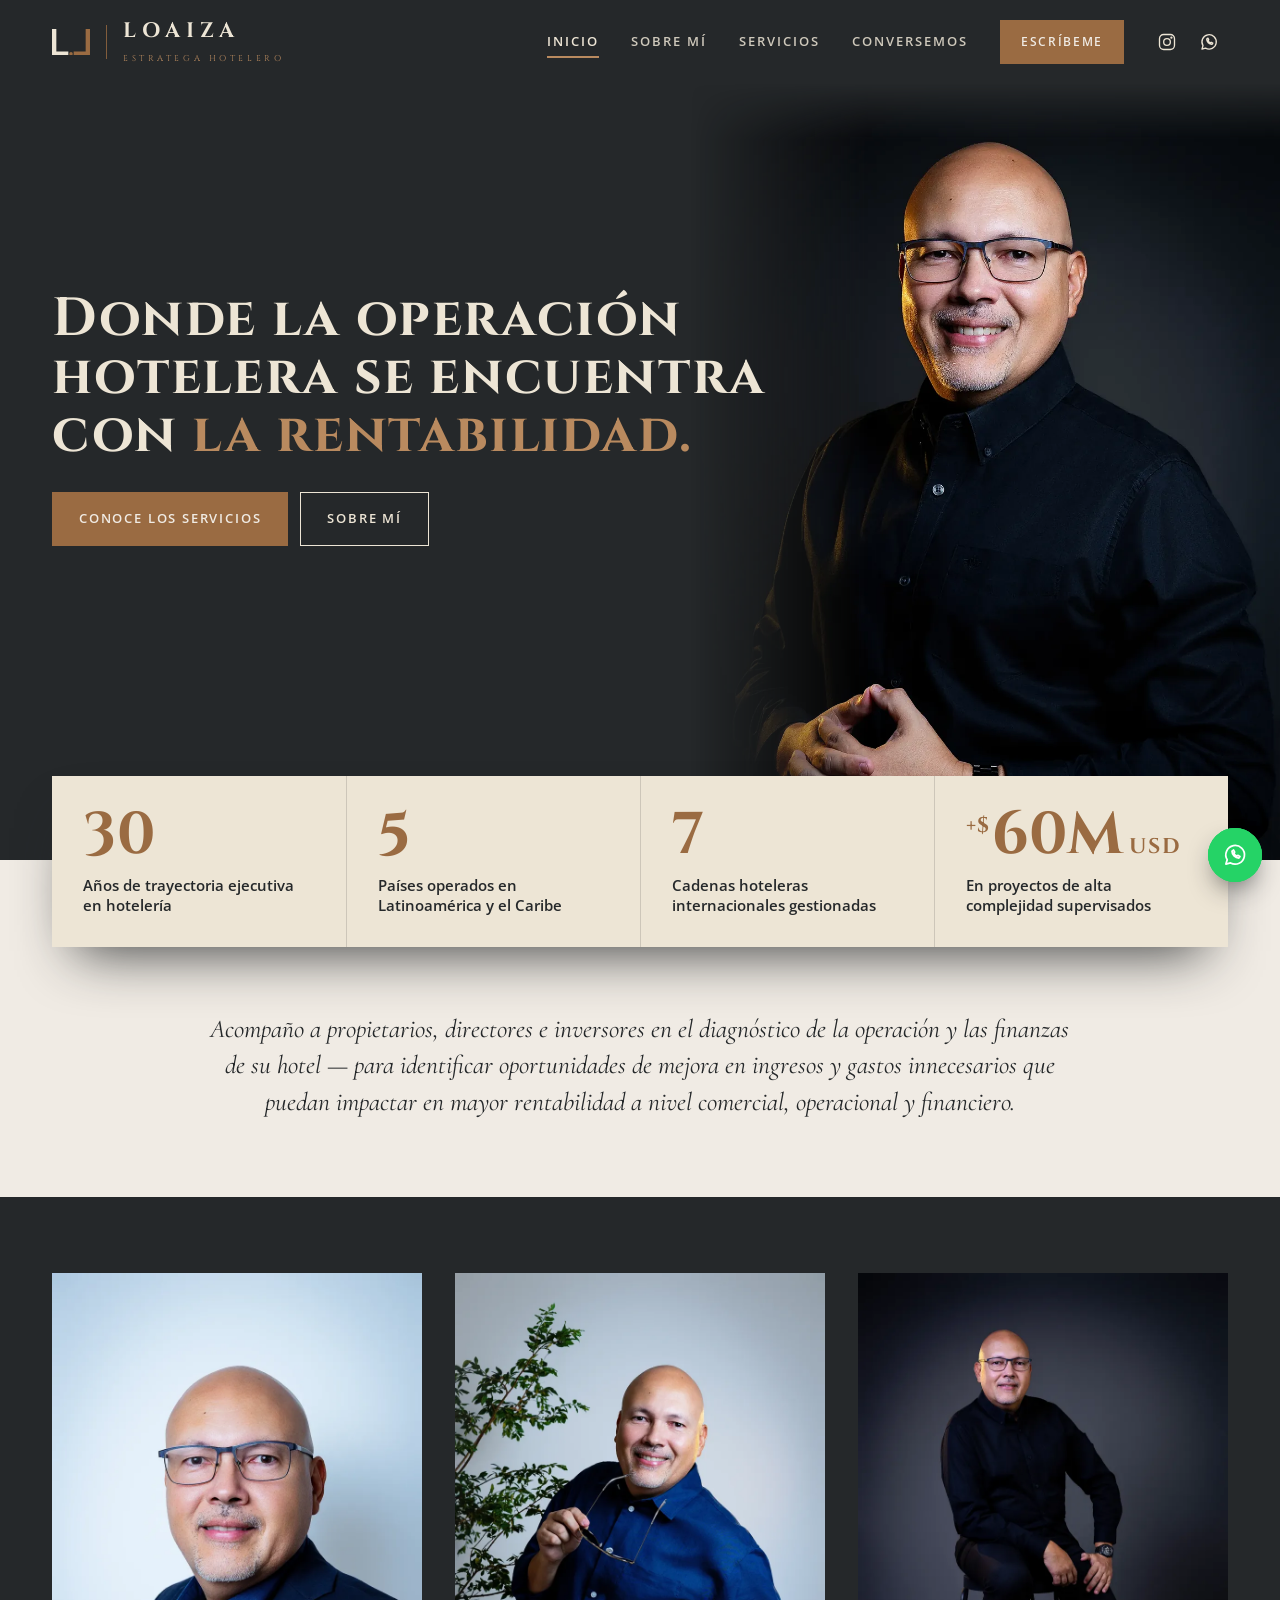
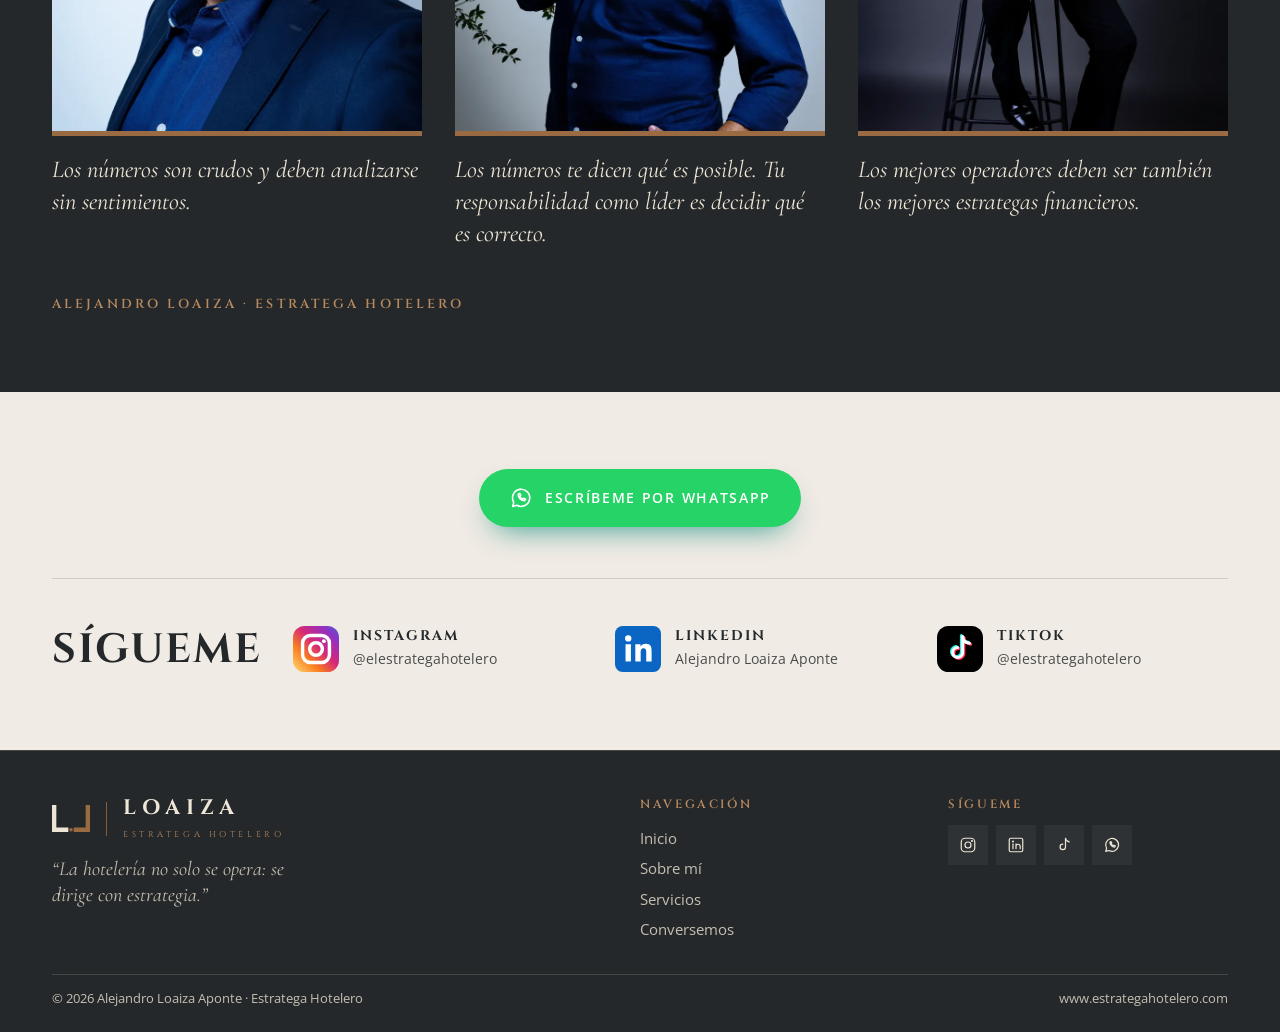
==== commit 5e22a162: "se actualizo el diseno de la pagina" ====
--- a/index.html
+++ b/index.html
@@ -27,6 +27,12 @@
   <symbol id="i-ig" viewBox="0 0 24 24" fill="none" stroke="currentColor" stroke-width="1.6" stroke-linecap="round" stroke-linejoin="round"><rect x="3" y="3" width="18" height="18" rx="5"/><circle cx="12" cy="12" r="4"/><circle cx="17.3" cy="6.7" r=".6" fill="currentColor"/></symbol>
   <symbol id="i-in" viewBox="0 0 24 24" fill="none" stroke="currentColor" stroke-width="1.6" stroke-linecap="round" stroke-linejoin="round"><rect x="3" y="3" width="18" height="18" rx="2"/><path d="M8 10.5V17M12 17v-6.5M12 13.8a2.8 2.8 0 0 1 5.6 0V17"/><circle cx="8" cy="7.4" r=".6" fill="currentColor"/></symbol>
   <symbol id="i-tt" viewBox="0 0 24 24" fill="none" stroke="currentColor" stroke-width="1.6" stroke-linecap="round" stroke-linejoin="round"><path d="M14 3v11.5a3.6 3.6 0 1 1-3.6-3.6"/><path d="M14 3c.4 2.6 2.3 4.5 5 4.8"/></symbol>
+  <linearGradient id="g-ig" x1="0" y1="1" x2="1" y2="0">
+    <stop offset="0" stop-color="#FEDA75"/><stop offset=".3" stop-color="#FA7E1E"/><stop offset=".55" stop-color="#D62976"/><stop offset=".8" stop-color="#962FBF"/><stop offset="1" stop-color="#4F5BD5"/>
+  </linearGradient>
+  <symbol id="b-ig" viewBox="0 0 24 24"><rect width="24" height="24" rx="6" fill="url(#g-ig)"/><g fill="none" stroke="#fff" stroke-width="1.8"><rect x="5" y="5" width="14" height="14" rx="4"/><circle cx="12" cy="12" r="3.3"/></g><circle cx="16.1" cy="7.9" r="1" fill="#fff"/></symbol>
+  <symbol id="b-in" viewBox="0 0 24 24"><rect width="24" height="24" rx="4" fill="#0A66C2"/><g fill="#fff"><rect x="5.5" y="9.5" width="2.8" height="9"/><circle cx="6.9" cy="6.5" r="1.65"/><path d="M10.6 9.5h2.7v1.25c.45-.8 1.5-1.45 2.9-1.45 2.4 0 2.9 1.6 2.9 3.6v5.6h-2.8v-4.9c0-1.1-.2-2-1.35-2-1.2 0-1.55.85-1.55 2v4.9h-2.8z"/></g></symbol>
+  <symbol id="b-tt" viewBox="0 0 24 24"><rect width="24" height="24" rx="6" fill="#000"/><g fill="none" stroke-width="2.2" stroke-linecap="round" stroke-linejoin="round" transform="translate(3.3 3.4) scale(.72)"><g stroke="#25F4EE" transform="translate(-.9 -.7)"><path d="M14 3v11.5a3.6 3.6 0 1 1-3.6-3.6"/><path d="M14 3c.4 2.6 2.3 4.5 5 4.8"/></g><g stroke="#FE2C55" transform="translate(.9 .7)"><path d="M14 3v11.5a3.6 3.6 0 1 1-3.6-3.6"/><path d="M14 3c.4 2.6 2.3 4.5 5 4.8"/></g><g stroke="#fff"><path d="M14 3v11.5a3.6 3.6 0 1 1-3.6-3.6"/><path d="M14 3c.4 2.6 2.3 4.5 5 4.8"/></g></g></symbol>
 </svg>
 
 <header class="header">
@@ -41,7 +47,7 @@
       <a href="index.html" aria-current="page">Inicio</a>
       <a href="sobre-mi.html">Sobre mí</a>
       <a href="servicios.html">Servicios</a>
-      <a href="contacto.html">Contáctame</a>
+      <a href="contacto.html">Conversemos</a>
       <a href="contacto.html" class="btn">Escríbeme</a>
     </nav>
     <div class="header-redes">
@@ -58,9 +64,7 @@
     <img class="hero-foto" src="img/web/hero-inicio.webp" alt="Alejandro Loaiza Aponte, Estratega Hotelero" fetchpriority="high">
     <div class="contenedor">
       <h1 class="revelar">Donde la operación hotelera se encuentra con <em>la rentabilidad.</em></h1>
-      <p class="apertura revelar retraso-1">Los consultores de la industria te ven el hotel.<br>Alejandro Loaiza ve el Ciclo Completo™.</p>
-      <p class="apoyo revelar retraso-2">Operación, finanzas y estrategia bajo una misma visión.</p>
-      <div class="botones revelar retraso-3">
+      <div class="botones revelar retraso-1">
         <a href="servicios.html" class="btn">Conoce los servicios</a>
         <a href="sobre-mi.html" class="btn btn-linea">Sobre mí</a>
       </div>
@@ -84,95 +88,45 @@
           <p>Cadenas hoteleras internacionales gestionadas</p>
         </div>
         <div class="numero" data-contar="60">
-          <div class="cifra"><small>+USD $</small><span class="valor">60</span>M</div>
+          <div class="cifra"><small>+$</small><span class="valor">60</span>M<small class="moneda">USD</small></div>
           <p>En proyectos de alta complejidad supervisados</p>
         </div>
       </div>
     </div>
   </section>
 
-  <!-- GRAN TESIS -->
-  <section class="seccion oscuro tesis">
+  <!-- PROPUESTA -->
+  <section class="seccion intro">
     <div class="contenedor">
-      <span class="comillas" aria-hidden="true">“</span>
-      <div>
-        <blockquote class="cita-grande">
-          La desconexión entre operaciones y finanzas no es una diferencia de disciplinas.
-          Es el error más caro de la hotelería latinoamericana.
-          Quien aprende a pensar en ambos idiomas simultáneamente
-          no solo gestiona mejor: <strong>gobierna.</strong>
-        </blockquote>
-        <p class="firma">Alejandro Loaiza · Estratega Hotelero</p>
-      </div>
-    </div>
-  </section>
-
-  <!-- SERVICIOS -->
-  <section class="seccion">
-    <div class="contenedor">
-      <div class="cabecera-seccion">
-        <h2 class="titulo subrayado">¿Cómo trabaja el Sr. Loaiza?</h2>
-      </div>
-      <div class="tarjetas">
-        <a href="servicios.html#consultoria" class="tarjeta">
-          <h3>Consultoría Hotelera</h3>
-          <p>Para hoteles que necesitan a alguien que lea el Ciclo Completo™: operaciones y finanzas al mismo tiempo. Metodología de Cuatro Fases™ probada en múltiples mercados y cadenas.</p>
-          <span class="enlace">Ver Consultoría</span>
-        </a>
-        <a href="servicios.html#formacion" class="tarjeta">
-          <h3>Formación de Directivos</h3>
-          <p>Para gerentes generales y directores de operaciones que toman decisiones sin poder traducirlas en lenguaje financiero. Lenguaje Dual™ — el sistema que cambia eso.</p>
-          <span class="enlace">Ver Formación</span>
-        </a>
-        <a href="servicios.html#conferencias" class="tarjeta">
-          <h3>Conferencias y Keynotes</h3>
-          <p>Para convenciones del sector hotelero, eventos corporativos y universidades. Rigor ejecutivo, casos reales, análisis que no se olvida.</p>
-          <span class="enlace">Ver Conferencias</span>
-        </a>
-      </div>
-    </div>
-  </section>
-
-  <!-- CASO DE IMPACTO -->
-  <section class="seccion oscuro caso">
-    <div class="contenedor caso-grid">
-      <figure class="retrato">
-        <img src="img/web/caso-loaiza.webp" alt="Alejandro Loaiza con camisa blanca" loading="lazy">
-      </figure>
-      <div>
-        <span class="etiqueta">El sistema en acción</span>
-        <div class="gran-cifra">35<span>%</span></div>
-        <h2>de reducción de costos laborales. <em>La humanidad del proceso, intacta.</em></h2>
-        <p class="apertura">Hay decisiones que los directivos hoteleros evitan porque parecen incompatibles: reducir costos y mantener al equipo bien.</p>
-        <p class="cuerpo">El Sr. Loaiza las ha tomado — con criterio dual, con fundamento financiero y con la Filosofía EGO™ como guía de ejecución.</p>
-        <p class="cuerpo">El resultado fue medible: una reducción del 35% en costos laborales sin que el proceso perdiera dignidad. No fue una fórmula corporativa aplicada de manual — fue la Metodología de Cuatro Fases™ adaptada al contexto real de esa operación, en ese mercado, con ese equipo.</p>
-        <p class="cierre">Porque los mejores resultados no vienen del presupuesto más grande. Vienen de las Decisiones Inteligentes™.</p>
-      </div>
+      <p class="apertura">Acompaño a propietarios, directores e inversores en el diagnóstico de la operación y las finanzas de su hotel — para identificar oportunidades de mejora en ingresos y gastos innecesarios que puedan impactar en mayor rentabilidad a nivel comercial, operacional y financiero.</p>
     </div>
   </section>
 
   <!-- FRASES -->
-  <section class="frases" aria-roledescription="carrusel" aria-label="Frases de Alejandro Loaiza">
+  <section class="seccion oscuro frases" aria-label="Frases de Alejandro Loaiza">
     <div class="contenedor">
-      <div class="carrusel">
-        <figure class="frase activa" style="margin:0">
-          <blockquote class="cita-grande">Los números son crudos<br>y deben analizarse sin sentimientos.</blockquote>
-          <figcaption class="firma">Alejandro Loaiza · Estratega Hotelero</figcaption>
+      <div class="frases-grid">
+        <figure class="frase">
+          <img src="img/web/frase-1.webp" alt="Alejandro Loaiza con saco azul y lentes" loading="lazy">
+          <blockquote>Los números son crudos y deben analizarse sin sentimientos.</blockquote>
         </figure>
-        <figure class="frase" style="margin:0">
-          <blockquote class="cita-grande">Los números te dicen qué es posible.<br>Tu responsabilidad como líder<br>es decidir qué es correcto.</blockquote>
-          <figcaption class="firma">Alejandro Loaiza · Estratega Hotelero</figcaption>
+        <figure class="frase">
+          <img src="img/web/frase-2.webp" alt="Alejandro Loaiza sonriendo junto a una planta" loading="lazy">
+          <blockquote>Los números te dicen qué es posible. Tu responsabilidad como líder es decidir qué es correcto.</blockquote>
         </figure>
-        <figure class="frase" style="margin:0">
-          <blockquote class="cita-grande">Los mejores operadores deben ser también<br>los mejores estrategas financieros.</blockquote>
-          <figcaption class="firma">Alejandro Loaiza · Estratega Hotelero</figcaption>
+        <figure class="frase">
+          <img src="img/web/frase-3.webp" alt="Alejandro Loaiza sentado, vestido de negro" loading="lazy">
+          <blockquote>Los mejores operadores deben ser también los mejores estrategas financieros.</blockquote>
         </figure>
       </div>
-      <div class="puntos" role="tablist" aria-label="Elegir frase">
-        <button role="tab" aria-selected="true" aria-label="Frase 1"></button>
-        <button role="tab" aria-selected="false" aria-label="Frase 2"></button>
-        <button role="tab" aria-selected="false" aria-label="Frase 3"></button>
-      </div>
+      <p class="firma">Alejandro Loaiza · Estratega Hotelero</p>
+    </div>
+  </section>
+
+  <!-- WHATSAPP -->
+  <section class="seccion wa-cta">
+    <div class="contenedor">
+      <a class="btn-wa" data-wa="general" href="#"><svg aria-hidden="true"><use href="#i-wa"/></svg>Escríbeme por WhatsApp</a>
     </div>
   </section>
 
@@ -181,15 +135,15 @@
     <div class="contenedor grid">
       <h2 class="titulo">Sígueme</h2>
       <a class="red" href="https://instagram.com/elestrategahotelero" target="_blank" rel="noopener">
-        <span class="icono"><svg><use href="#i-ig"/></svg></span>
+        <svg class="logo" aria-hidden="true"><use href="#b-ig"/></svg>
         <span><span class="plataforma">Instagram</span><span class="usuario">@elestrategahotelero</span></span>
       </a>
       <a class="red" data-linkedin href="#">
-        <span class="icono"><svg><use href="#i-in"/></svg></span>
+        <svg class="logo" aria-hidden="true"><use href="#b-in"/></svg>
         <span><span class="plataforma">LinkedIn</span><span class="usuario">Alejandro Loaiza Aponte</span></span>
       </a>
       <a class="red" href="https://tiktok.com/@elestrategahotelero" target="_blank" rel="noopener">
-        <span class="icono"><svg><use href="#i-tt"/></svg></span>
+        <svg class="logo" aria-hidden="true"><use href="#b-tt"/></svg>
         <span><span class="plataforma">TikTok</span><span class="usuario">@elestrategahotelero</span></span>
       </a>
     </div>
@@ -214,7 +168,7 @@
           <li><a href="index.html">Inicio</a></li>
           <li><a href="sobre-mi.html">Sobre mí</a></li>
           <li><a href="servicios.html">Servicios</a></li>
-          <li><a href="contacto.html">Contáctame</a></li>
+          <li><a href="contacto.html">Conversemos</a></li>
         </ul>
       </div>
       <div>
--- a/css/styles.css
+++ b/css/styles.css
@@ -335,13 +335,14 @@
 .hero h1 {
   font-family: var(--f-marca);
   font-weight: 700;
-  font-size: clamp(34px, 4.7vw, 66px);
+  font-size: clamp(30px, 4.2vw, 60px);
   line-height: 1.08;
   letter-spacing: 0.03em;
-  max-width: 15ch;
+  max-width: 22ch;
 }
 .hero h1 em { font-style: normal; color: var(--cobre-claro); }
 .hero--interna h1 { font-size: clamp(30px, 3.9vw, 52px); max-width: 19ch; }
+.hero--frase h1 { font-size: clamp(28px, 3.3vw, 46px); max-width: 22ch; line-height: 1.14; }
 .hero .apertura { margin: 22px 0 0; max-width: 40ch; color: var(--marfil); }
 .hero .apoyo {
   margin: 16px 0 0;
@@ -354,7 +355,8 @@
 
 /* ---------- Números: panel de marfil que cabalga sobre el hero ---------- */
 
-.numeros { position: relative; z-index: 2; background: var(--carbon); }
+/* El fondo deja ver el hero detrás de la parte del panel que sube (84px) y es crema debajo */
+.numeros { position: relative; z-index: 2; background: linear-gradient(transparent 84px, var(--crema) 84px); }
 .numeros .grid {
   display: grid;
   grid-template-columns: repeat(4, 1fr);
@@ -374,6 +376,7 @@
   white-space: nowrap;
 }
 .numero .cifra small { font-size: .36em; letter-spacing: .04em; vertical-align: 1em; margin-right: 3px; }
+.numero .cifra small.moneda { vertical-align: baseline; margin: 0 0 0 6px; letter-spacing: .08em; }
 .numero p { margin: 10px 0 0; font-size: 14.5px; font-weight: 600; line-height: 1.4; max-width: 24ch; }
 
 @media (max-width: 860px) {
@@ -463,13 +466,12 @@
 .retrato::before { left: 0; border-left: var(--l) solid; border-color: var(--l-izq); }
 .retrato::after { right: 0; border-right: var(--l) solid; border-color: var(--cobre); }
 
-/* ---------- Caso de impacto: la cifra entra en la foto ---------- */
+/* ---------- Caso de impacto ---------- */
 
 .caso-grid { display: grid; grid-template-columns: 5fr 7fr; gap: clamp(28px, 4vw, 56px); align-items: center; }
 .caso .gran-cifra {
   position: relative;
   z-index: 3;
-  margin-left: calc(clamp(56px, 8vw, 118px) * -1);
   font-family: var(--f-marca);
   font-weight: 700;
   font-size: clamp(96px, 13vw, 184px);
@@ -493,42 +495,53 @@
   .caso .gran-cifra { margin: -110px 0 0 12px; }
 }
 
-/* ---------- Carrusel de frases: banda de cobre ---------- */
-
-.frases { background: var(--cobre); color: var(--marfil); padding: clamp(40px, 5vw, 64px) 0; }
-.carrusel { position: relative; min-height: 190px; max-width: 980px; }
-.frase {
-  position: absolute; inset: 0;
-  display: flex; flex-direction: column; justify-content: center;
-  opacity: 0;
-  transition: opacity .6s ease;
-  pointer-events: none;
-}
-.frase.activa { opacity: 1; pointer-events: auto; position: relative; }
-.frases .firma { color: var(--carbon); }
-.puntos { display: flex; gap: 10px; margin-top: 20px; }
-.puntos button { width: 40px; height: 24px; border: 0; padding: 0; background: none; cursor: pointer; position: relative; }
-.puntos button::before {
-  content: ""; position: absolute; left: 0; right: 0; top: 50%; height: 3px;
-  background: var(--carbon); opacity: .35; transition: opacity .25s;
-}
-.puntos button[aria-selected="true"]::before { opacity: 1; }
+/* ---------- Propuesta: texto centrado ---------- */
+
+.intro { padding: clamp(40px, 5vw, 72px) 0 var(--seccion); }
+.intro .apertura { max-width: 34em; margin: 0 auto; text-align: center; }
+
+/* ---------- Frases: tres fotos, una frase cada una ---------- */
+
+.frases-grid { display: grid; grid-template-columns: repeat(3, 1fr); gap: clamp(20px, 2.6vw, 36px); }
+.frase { margin: 0; display: flex; flex-direction: column; }
+.frase img { width: 100%; aspect-ratio: 4 / 5; object-fit: cover; object-position: center top; border-bottom: 5px solid var(--cobre); }
+.frase blockquote {
+  margin: 18px 0 0;
+  font-family: var(--f-voz);
+  font-style: italic;
+  font-size: clamp(21px, 1.9vw, 26px);
+  line-height: 1.32;
+}
+.frases .firma { margin-top: clamp(28px, 3.4vw, 44px); }
+@media (max-width: 860px) {
+  .frases-grid { grid-template-columns: 1fr; max-width: 460px; margin: 0 auto; gap: 40px; }
+}
+
+/* ---------- Botón de WhatsApp ---------- */
+
+.wa-cta { text-align: center; padding: var(--seccion) 0 clamp(36px, 4vw, 52px); }
+.btn-wa {
+  display: inline-flex; align-items: center; gap: 12px;
+  padding: 17px 30px;
+  border-radius: 999px;
+  background: #25D366; color: #fff;
+  font-weight: 600; font-size: 14px; letter-spacing: .12em; text-transform: uppercase;
+  box-shadow: 0 14px 30px -14px rgba(18, 140, 126, .9);
+  transition: background .25s;
+}
+.btn-wa:hover { background: #128C7E; }
+.btn-wa svg { width: 24px; height: 24px; }
+.wa-cta--cierre { padding: 0 0 var(--seccion); }
 
 /* ---------- Redes ---------- */
 
-.redes { padding: clamp(32px, 4vw, 48px) 0; }
+.redes { padding: 0 0 var(--seccion); }
+.redes .grid { position: relative; padding-top: clamp(32px, 4vw, 48px); }
+.redes .grid::before { content: ""; position: absolute; top: 0; left: var(--gutter); right: var(--gutter); height: 1px; background: var(--linea-clara); }
 .redes .grid { display: grid; grid-template-columns: auto repeat(3, 1fr); align-items: center; gap: clamp(16px, 2.4vw, 32px); }
 .red { display: flex; align-items: center; gap: 14px; }
-.red .icono {
-  flex: none;
-  width: 46px; height: 46px;
-  display: grid; place-items: center;
-  background: var(--carbon);
-  color: var(--marfil);
-  transition: background .25s;
-}
-.red:hover .icono { background: var(--cobre); }
-.red .icono svg { width: 20px; height: 20px; }
+.red .logo { flex: none; width: 46px; height: 46px; transition: transform .25s; }
+.red:hover .logo { transform: scale(1.08); }
 .red .plataforma { font-family: var(--f-marca); font-weight: 700; font-size: 14px; letter-spacing: .14em; text-transform: uppercase; display: block; line-height: 1.3; }
 .red .usuario { font-size: 14px; color: var(--texto-suave); }
 @media (max-width: 960px) { .redes .grid { grid-template-columns: 1fr; } }
@@ -585,6 +598,35 @@
 }
 
 .trayectoria > .contenedor > .apertura { max-width: 62ch; }
+
+.resumen-trayectoria {
+  margin: 18px 0 0;
+  font-family: var(--f-marca); font-weight: 600; font-size: clamp(13px, 1.3vw, 15px);
+  letter-spacing: .16em; text-transform: uppercase; color: var(--cobre-claro);
+}
+
+/* Línea de tiempo: país sobre la línea de cobre, hoteles a la derecha */
+.linea-tiempo { list-style: none; margin: 0; padding: 0; position: relative; }
+.linea-tiempo::before { content: ""; position: absolute; left: 9px; top: 10px; bottom: 10px; width: 2px; background: var(--cobre); }
+.etapa { display: grid; grid-template-columns: minmax(200px, 3fr) 9fr; gap: 14px clamp(20px, 3vw, 40px); padding-bottom: clamp(28px, 3.4vw, 44px); }
+.etapa:last-child { padding-bottom: 0; }
+.etapa-pais { display: flex; align-items: flex-start; gap: 18px; position: relative; }
+.etapa-pais .hito { flex: none; width: 20px; height: 20px; margin-top: 4px; border-radius: 50%; background: var(--cobre); border: 5px solid var(--carbon); box-shadow: 0 0 0 2px var(--cobre); }
+.etapa-pais .bandera { flex: none; width: 36px; height: 24px; margin-top: 2px; box-shadow: 0 0 0 1px var(--linea-oscura); }
+.etapa-pais { gap: 14px; }
+.etapa-pais h3 { font-family: var(--f-marca); font-weight: 700; font-size: clamp(20px, 2vw, 26px); letter-spacing: .08em; text-transform: uppercase; line-height: 1.2; }
+.hoteles { list-style: none; margin: 0; padding: 0; display: grid; grid-template-columns: repeat(auto-fill, minmax(230px, 1fr)); gap: 2px; }
+.hotel { background: var(--carbon-2); padding: 18px 20px; border-top: 3px solid var(--cobre); display: flex; flex-direction: column; gap: 4px; }
+/* La marca va como texto hasta tener los logos oficiales: un <img class="logo-hotel"> la reemplaza */
+.hotel .marca { font-family: var(--f-marca); font-weight: 700; font-size: 17px; letter-spacing: .06em; line-height: 1.25; color: var(--marfil); }
+.hotel .logo-hotel { height: 40px; width: auto; max-width: 160px; object-fit: contain; margin-bottom: 6px; }
+.hotel .propiedad { font-size: 14.5px; line-height: 1.45; color: var(--marfil); }
+.hotel .grupo { font-size: 13px; line-height: 1.4; color: var(--marfil-suave); }
+@media (max-width: 760px) {
+  .etapa { grid-template-columns: 1fr; }
+  .hoteles { padding-left: 38px; grid-template-columns: 1fr; }
+}
+
 
 /* Panel de marfil que cabalga entre Trayectoria y EGO */
 .hechos {
@@ -618,6 +660,9 @@
 .ego-bloque p { margin: 0; font-size: 15px; }
 .ego-texto { display: grid; grid-template-columns: 1fr 1fr; gap: clamp(24px, 4vw, 56px); align-items: start; }
 .ego-texto .apertura { color: var(--cobre-claro); margin: 12px 0 0; }
+.ego--solo { padding-top: var(--seccion); }
+.ego-cita { max-width: 760px; }
+
 @media (max-width: 760px) {
   .ego-orden { grid-template-columns: 1fr; }
   .ego-bloque:nth-child(n) { margin-top: 0; }
@@ -675,35 +720,35 @@
 
 .oferta {
   display: grid; grid-template-columns: 5fr 7fr; gap: clamp(20px, 3.4vw, 48px);
-  padding: clamp(28px, 3.2vw, 40px) 0;
-  border-top: 3px solid var(--carbon);
+  padding: clamp(32px, 3.8vw, 48px) 0;
+  border-top: 1px solid var(--linea-clara);
 }
 .oferta:first-child { border-top: 0; padding-top: 0; }
 .oferta-num { font-family: var(--f-marca); font-weight: 900; font-size: clamp(54px, 6vw, 84px); line-height: .95; color: var(--cobre); }
 .oferta h3 { font-family: var(--f-marca); font-weight: 700; font-size: clamp(22px, 2.3vw, 30px); line-height: 1.16; letter-spacing: .03em; margin: 8px 0 8px; }
-.sello { display: block; margin-bottom: 14px; font-size: 12px; font-weight: 600; letter-spacing: .18em; text-transform: uppercase; }
+.sello { display: block; margin-bottom: 14px; color: var(--cobre-claro); font-size: 12px; font-weight: 600; letter-spacing: .18em; text-transform: uppercase; }
 .oferta .cuerpo { font-size: 15.5px; margin: 0; }
 .oferta-puntos { list-style: none; margin: 0 0 14px; padding: 0; }
 .oferta-puntos li { padding: 10px 0; border-bottom: 1px solid var(--linea-clara); font-size: 15px; line-height: 1.5; color: var(--texto-suave); }
 .oferta-puntos li:first-child { padding-top: 0; }
 .oferta-puntos strong { color: var(--carbon); font-weight: 600; }
-.oferta-resultado { margin: 0; padding: 14px 18px; background: var(--carbon); color: var(--marfil-suave); font-size: 15px; line-height: 1.5; }
-.oferta-resultado strong { color: var(--marfil); font-weight: 600; }
+.oferta-resultado { margin: 4px 0 0; padding: 14px 18px; background: var(--marfil); border-left: 3px solid var(--cobre); color: var(--texto-suave); font-size: 15px; line-height: 1.5; }
+.oferta-resultado strong { color: var(--cobre); font-weight: 600; }
 
 /* El servicio integral se distingue: es el más completo */
 .oferta.integral {
-  margin: 0 calc(var(--gutter) * -1);
-  padding: clamp(24px, 3vw, 40px) var(--gutter);
+  margin-top: clamp(8px, 1.4vw, 16px);
+  padding: clamp(28px, 3.4vw, 44px);
   background: var(--carbon);
   color: var(--marfil);
-  border-top: 0;
+  border-top: 5px solid var(--cobre);
 }
 .oferta.integral .oferta-num { color: var(--cobre-claro); }
 .oferta.integral .cuerpo { color: var(--marfil-suave); }
 .oferta.integral .oferta-puntos li { color: var(--marfil-suave); border-bottom-color: var(--linea-oscura); }
 .oferta.integral .oferta-puntos strong { color: var(--marfil); }
-.oferta.integral .oferta-resultado { background: var(--marfil); color: var(--texto-suave); }
-.oferta.integral .oferta-resultado strong { color: var(--carbon); }
+.oferta.integral .oferta-resultado { background: var(--carbon-2); border-left-color: var(--cobre-claro); color: var(--marfil-suave); }
+.oferta.integral .oferta-resultado strong { color: var(--cobre-claro); }
 @media (max-width: 860px) { .oferta { grid-template-columns: 1fr; } }
 
 .oferta-cierre { margin-top: clamp(28px, 3.4vw, 44px); }
@@ -772,6 +817,38 @@
 
 .cta-final .iso { width: 64px; margin-bottom: 20px; }
 
+/* ---------- Conversemos: foto y formulario ---------- */
+
+.conversemos { padding-top: calc(var(--header-h) + var(--seccion) * .6); }
+.conversemos-grid { display: grid; grid-template-columns: 5fr 7fr; gap: clamp(28px, 5vw, 80px); align-items: center; }
+.conversemos .titulo { font-size: clamp(32px, 4.4vw, 58px); }
+.formulario { margin-top: clamp(22px, 3vw, 36px); display: grid; gap: 22px; }
+.campo label {
+  display: block; margin-bottom: 6px;
+  font-family: var(--f-marca); font-weight: 600; font-size: 13px;
+  letter-spacing: .18em; text-transform: uppercase; color: var(--cobre-claro);
+}
+.campo input, .campo textarea {
+  width: 100%;
+  padding: 12px 14px;
+  font: inherit; font-size: 16px; color: var(--marfil);
+  background: var(--carbon-2);
+  border: 1px solid var(--linea-oscura);
+  border-bottom: 2px solid var(--marfil-suave);
+  border-radius: 0;
+  transition: border-color .25s;
+}
+.campo textarea { resize: vertical; min-height: 130px; }
+.campo input:focus, .campo textarea:focus { outline: none; border-bottom-color: var(--cobre-claro); }
+.campo [aria-invalid="true"] { border-bottom-color: #E07A5F; }
+.formulario .btn { justify-self: start; }
+.form-error { margin: 0; color: #F0A58F; font-size: 14.5px; }
+.form-nota { margin: -8px 0 0; font-size: 13px; color: var(--marfil-suave); }
+@media (max-width: 860px) {
+  .conversemos-grid { grid-template-columns: 1fr; }
+  .conversemos .retrato { max-width: 420px; }
+}
+
 /* ---------- Footer ---------- */
 
 .footer { background: var(--carbon); color: var(--marfil); padding: 44px 0 22px; border-top: 1px solid var(--linea-oscura); }
@@ -799,14 +876,38 @@
   position: fixed; right: 18px; bottom: 18px; z-index: 40;
   width: 54px; height: 54px; border-radius: 50%;
   display: grid; place-items: center;
-  background: var(--cobre); color: var(--marfil);
+  background: #25D366; color: #fff;
   box-shadow: 0 12px 28px -10px rgba(37,40,42,.9);
   transition: background .25s;
-}
-.wa-flotante:hover { background: var(--carbon); }
+  animation: wa-latido 2.4s ease-in-out infinite;
+}
+.wa-flotante:hover { background: #128C7E; animation-play-state: paused; }
 .wa-flotante svg { width: 26px; height: 26px; }
 
-/* ---------- Entrada del hero: el único movimiento automático ---------- */
+/* Dos ondas verdes que salen del botón; se detienen al pasar el mouse */
+.wa-flotante::before,
+.wa-flotante::after {
+  content: "";
+  position: absolute; inset: 0; z-index: -1;
+  border-radius: 50%;
+  background: #25D366;
+  pointer-events: none;
+  animation: wa-onda 2.4s ease-out infinite;
+}
+.wa-flotante::after { animation-delay: .8s; }
+.wa-flotante:hover::before,
+.wa-flotante:hover::after { animation: none; opacity: 0; }
+
+@keyframes wa-onda {
+  0%   { transform: scale(1); opacity: .6; }
+  100% { transform: scale(1.9); opacity: 0; }
+}
+@keyframes wa-latido {
+  0%, 100% { transform: scale(1); }
+  50%      { transform: scale(1.08); }
+}
+
+/* ---------- Entrada del hero ---------- */
 
 .revelar { opacity: 0; transform: translateY(18px); transition: opacity .8s ease, transform .8s ease; }
 .revelar.visible { opacity: 1; transform: none; }
@@ -818,6 +919,8 @@
   html { scroll-behavior: auto; }
   .revelar, .frase { transition: none; }
   .revelar { opacity: 1; transform: none; }
+  .wa-flotante, .wa-flotante::before, .wa-flotante::after { animation: none; }
+  .wa-flotante::before, .wa-flotante::after { opacity: 0; }
 }
 
 html:has(.pagina-servicios) { scroll-padding-top: 124px; }
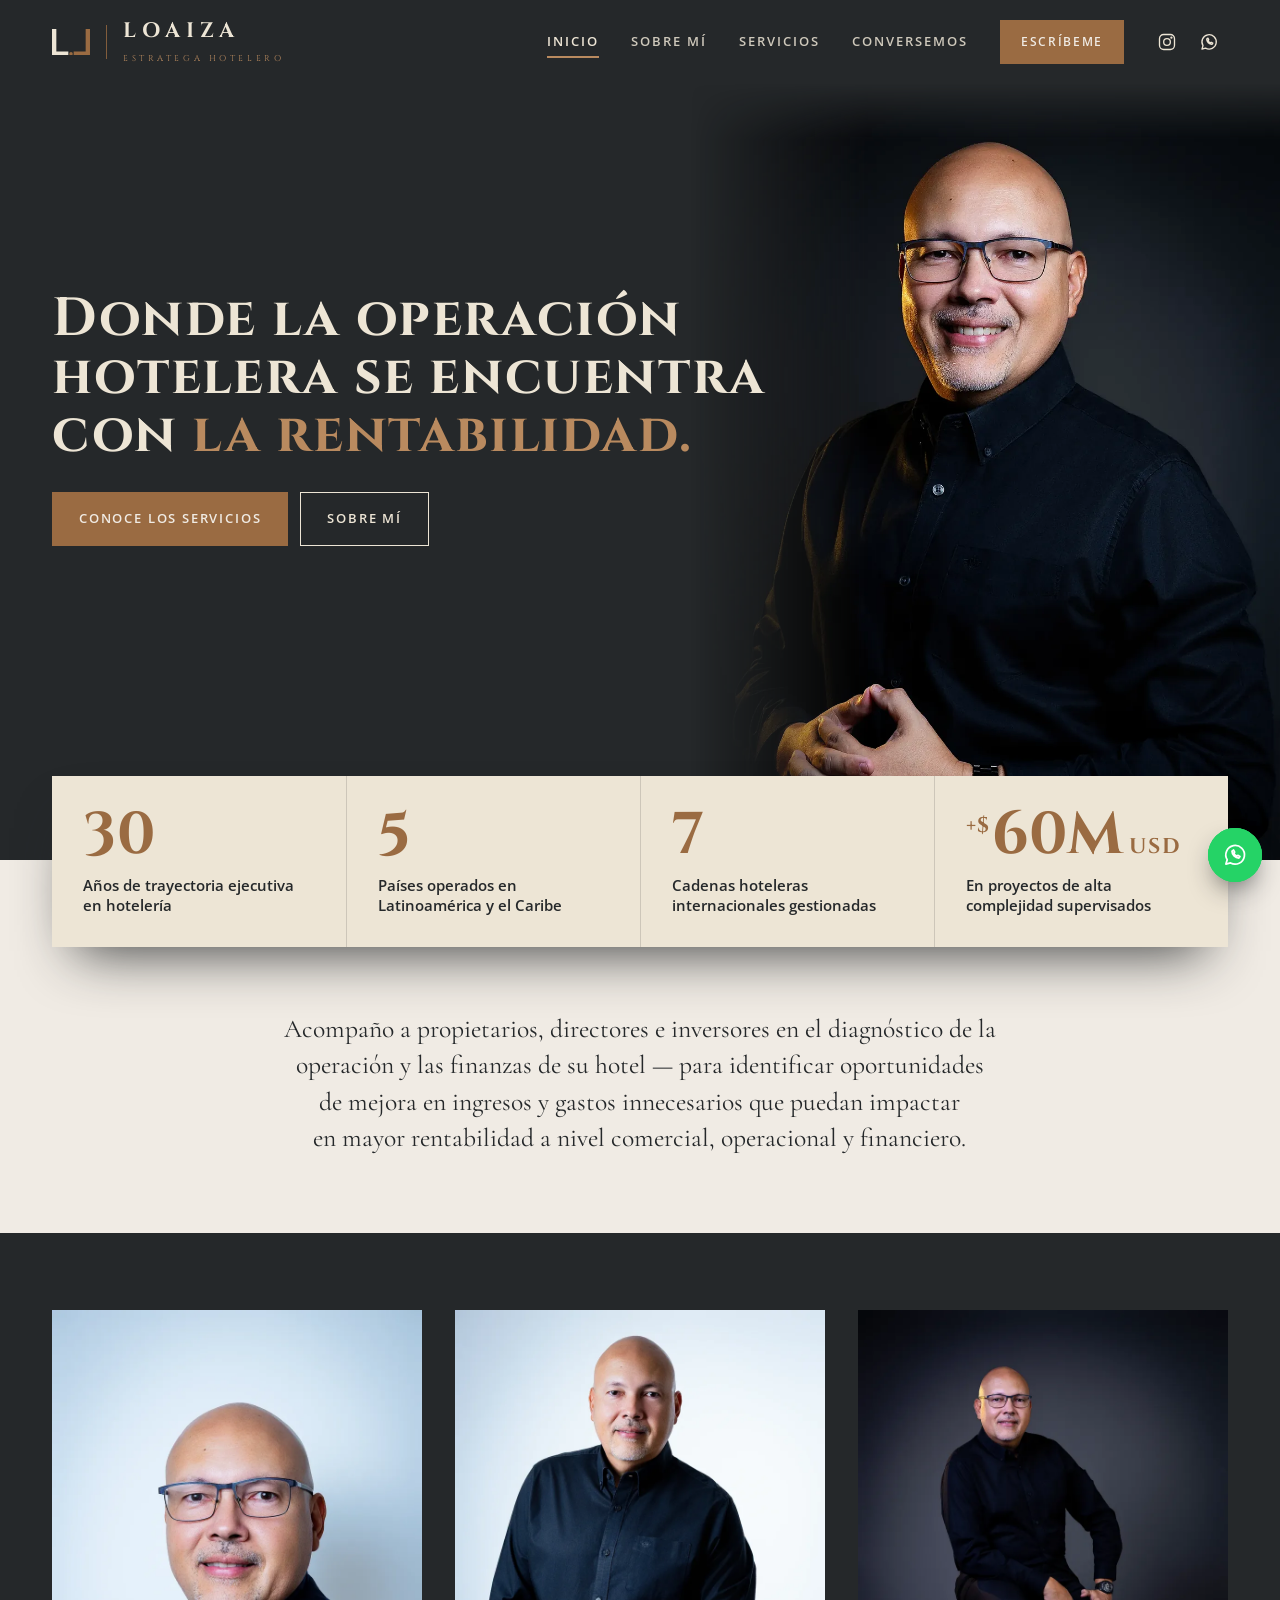
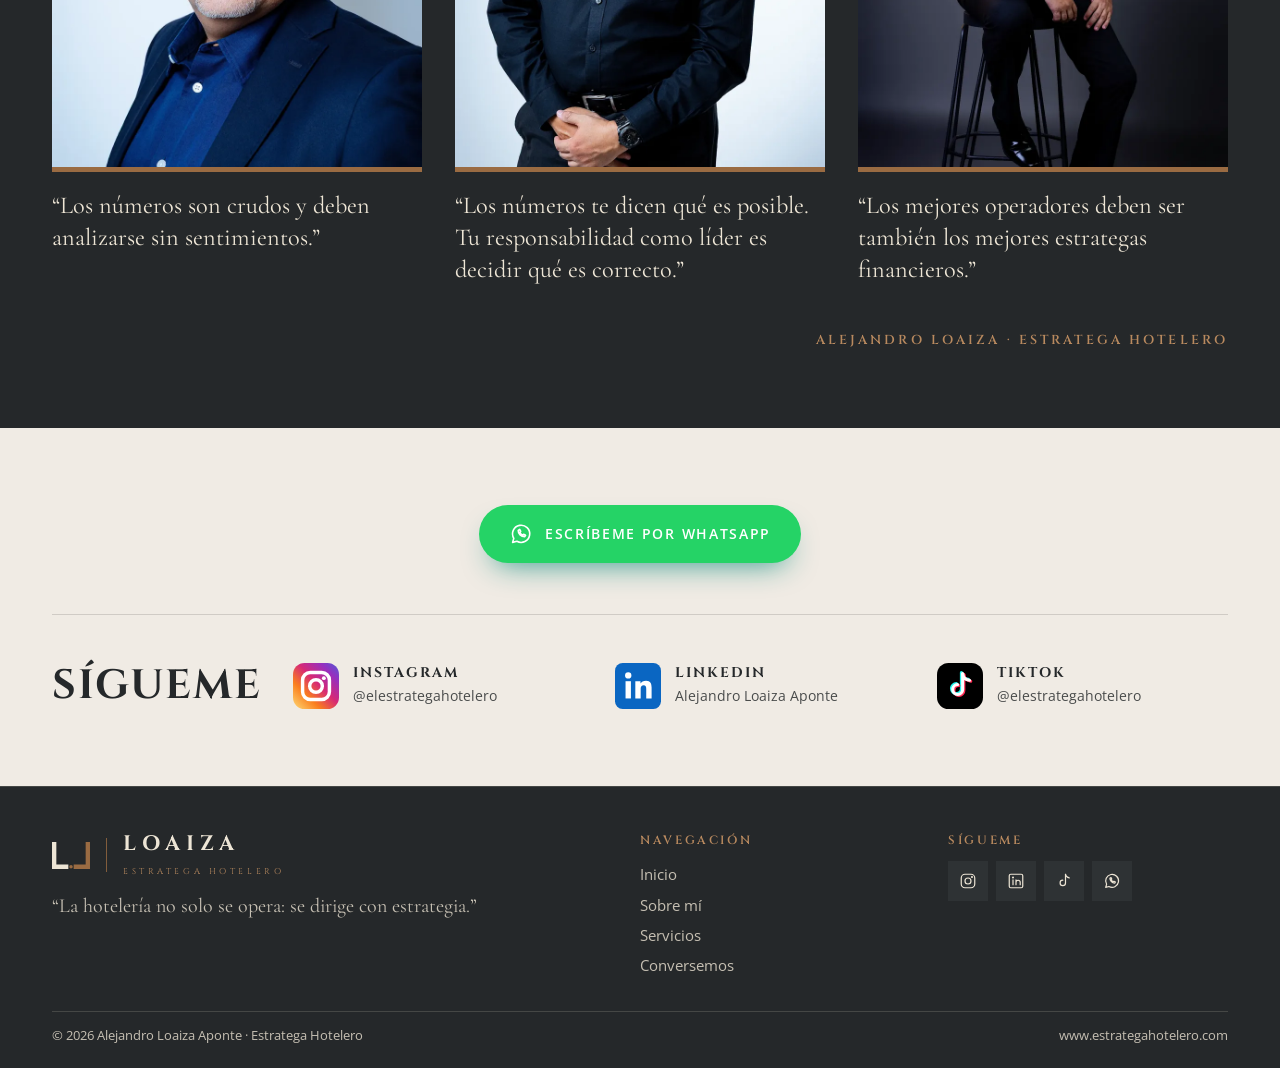
==== commit 6f6d167b: "se corrigieron los ajustes de ultimo momento" ====
--- a/index.html
+++ b/index.html
@@ -12,7 +12,7 @@
   <link rel="icon" href="img/favicon.svg" type="image/svg+xml">
   <link rel="preconnect" href="https://fonts.googleapis.com">
   <link rel="preconnect" href="https://fonts.gstatic.com" crossorigin>
-  <link href="https://fonts.googleapis.com/css2?family=Cinzel:wght@400;600;700&family=Cormorant+Garamond:ital,wght@1,300;1,400;1,500&family=Open+Sans:wght@300;400;600&display=swap" rel="stylesheet">
+  <link href="https://fonts.googleapis.com/css2?family=Cinzel:wght@400;600;700&family=Cormorant+Garamond:wght@300;400;500&family=Open+Sans:wght@300;400;600&display=swap" rel="stylesheet">
   <link rel="stylesheet" href="css/styles.css">
 </head>
 <body>
@@ -108,15 +108,15 @@
       <div class="frases-grid">
         <figure class="frase">
           <img src="img/web/frase-1.webp" alt="Alejandro Loaiza con saco azul y lentes" loading="lazy">
-          <blockquote>Los números son crudos y deben analizarse sin sentimientos.</blockquote>
+          <blockquote>“Los números son crudos y deben analizarse sin sentimientos.”</blockquote>
         </figure>
         <figure class="frase">
-          <img src="img/web/frase-2.webp" alt="Alejandro Loaiza sonriendo junto a una planta" loading="lazy">
-          <blockquote>Los números te dicen qué es posible. Tu responsabilidad como líder es decidir qué es correcto.</blockquote>
+          <img src="img/web/frase-2-centro.webp" alt="Alejandro Loaiza de frente, vestido de negro" loading="lazy">
+          <blockquote>“Los números te dicen qué es posible. Tu responsabilidad como líder es decidir qué es correcto.”</blockquote>
         </figure>
         <figure class="frase">
           <img src="img/web/frase-3.webp" alt="Alejandro Loaiza sentado, vestido de negro" loading="lazy">
-          <blockquote>Los mejores operadores deben ser también los mejores estrategas financieros.</blockquote>
+          <blockquote>“Los mejores operadores deben ser también los mejores estrategas financieros.”</blockquote>
         </figure>
       </div>
       <p class="firma">Alejandro Loaiza · Estratega Hotelero</p>
--- a/css/styles.css
+++ b/css/styles.css
@@ -91,7 +91,7 @@
 
 .apertura {
   font-family: var(--f-voz);
-  font-style: italic;
+  font-style: normal;
   font-weight: 400;
   font-size: clamp(21px, 2vw, 26px);
   line-height: 1.42;
@@ -102,7 +102,7 @@
 
 .cita-grande {
   font-family: var(--f-voz);
-  font-style: italic;
+  font-style: normal;
   font-weight: 400;
   font-size: clamp(27px, 3.5vw, 46px);
   line-height: 1.26;
@@ -119,6 +119,19 @@
   text-transform: uppercase;
   color: var(--cobre-claro);
 }
+.frases .firma, .ego-cita .firma { text-align: right; }
+
+/* Línea pequeña sobre un título, en cobre */
+.antetitulo {
+  margin: 0 0 10px;
+  font-family: var(--f-marca);
+  font-size: 13px;
+  font-weight: 600;
+  letter-spacing: 0.22em;
+  text-transform: uppercase;
+  color: var(--cobre);
+}
+.oscuro .antetitulo { color: var(--cobre-claro); }
 
 /* ---------- Secciones ---------- */
 
@@ -318,6 +331,8 @@
   -webkit-mask-composite: source-in;
   mask-composite: intersect;
 }
+/* Retrato vertical (Servicios): caja más angosta para que se vea el torso y no solo la cabeza */
+.hero-foto--retrato { width: min(34%, 500px); object-position: center 12%; }
 @media (max-width: 900px) {
   .hero-foto {
     top: 0;
@@ -343,6 +358,8 @@
 .hero h1 em { font-style: normal; color: var(--cobre-claro); }
 .hero--interna h1 { font-size: clamp(30px, 3.9vw, 52px); max-width: 19ch; }
 .hero--frase h1 { font-size: clamp(28px, 3.3vw, 46px); max-width: 22ch; line-height: 1.14; }
+.hero h1 .linea { display: block; }
+.hero--frase h1:has(.linea) { max-width: none; }
 .hero .apertura { margin: 22px 0 0; max-width: 40ch; color: var(--marfil); }
 .hero .apoyo {
   margin: 16px 0 0;
@@ -390,7 +407,7 @@
 .tesis .contenedor { display: grid; grid-template-columns: auto 1fr; gap: clamp(12px, 2vw, 28px); }
 .comillas {
   font-family: var(--f-voz);
-  font-style: italic;
+  font-style: normal;
   font-size: clamp(90px, 11vw, 170px);
   line-height: .8;
   color: var(--cobre);
@@ -480,13 +497,13 @@
 }
 .caso .gran-cifra span { font-size: .48em; vertical-align: .72em; color: var(--cobre-claro); }
 .caso h2 { font-family: var(--f-marca); font-weight: 700; font-size: clamp(21px, 2.2vw, 28px); line-height: 1.22; letter-spacing: .04em; margin: 14px 0 18px; }
-.caso h2 em { display: block; font-family: var(--f-voz); font-weight: 400; font-style: italic; letter-spacing: 0; color: var(--cobre-claro); font-size: 1.14em; margin-top: 4px; }
+.caso h2 em { display: block; font-family: var(--f-voz); font-weight: 400; font-style: normal; letter-spacing: 0; color: var(--cobre-claro); font-size: 1.14em; margin-top: 4px; }
 .caso .cierre {
   margin: 20px 0 0;
   padding-left: 18px;
   border-left: 3px solid var(--cobre);
   font-family: var(--f-voz);
-  font-style: italic;
+  font-style: normal;
   font-size: 23px;
   line-height: 1.34;
 }
@@ -498,7 +515,7 @@
 /* ---------- Propuesta: texto centrado ---------- */
 
 .intro { padding: clamp(40px, 5vw, 72px) 0 var(--seccion); }
-.intro .apertura { max-width: 34em; margin: 0 auto; text-align: center; }
+.intro .apertura { max-width: 34em; margin: 0 auto; text-align: center; text-wrap: balance; }
 
 /* ---------- Frases: tres fotos, una frase cada una ---------- */
 
@@ -508,7 +525,7 @@
 .frase blockquote {
   margin: 18px 0 0;
   font-family: var(--f-voz);
-  font-style: italic;
+  font-style: normal;
   font-size: clamp(21px, 1.9vw, 26px);
   line-height: 1.32;
 }
@@ -564,7 +581,7 @@
   .split-foto { min-height: 0; aspect-ratio: 3 / 2; }
 }
 
-.paises-linea { font-family: var(--f-voz); font-style: italic; font-size: 24px; font-weight: 500; margin: 14px 0; }
+.paises-linea { font-family: var(--f-voz); font-style: normal; font-size: 24px; font-weight: 500; margin: 14px 0; }
 
 /* ---------- Trayectoria ---------- */
 
@@ -661,7 +678,7 @@
 .ego-texto { display: grid; grid-template-columns: 1fr 1fr; gap: clamp(24px, 4vw, 56px); align-items: start; }
 .ego-texto .apertura { color: var(--cobre-claro); margin: 12px 0 0; }
 .ego--solo { padding-top: var(--seccion); }
-.ego-cita { max-width: 760px; }
+.ego-cita .cita-grande { max-width: 760px; }
 
 @media (max-width: 760px) {
   .ego-orden { grid-template-columns: 1fr; }
@@ -714,7 +731,7 @@
 .situacion { border-top: 3px solid var(--carbon); padding-top: 14px; font-size: 15.5px; color: var(--texto-suave); }
 @media (max-width: 900px) { .situaciones { grid-template-columns: 1fr; gap: 20px; } }
 
-.remate { margin: clamp(20px, 2.4vw, 28px) 0 0; font-family: var(--f-voz); font-style: italic; font-weight: 500; font-size: clamp(21px, 2vw, 25px); line-height: 1.36; max-width: 60ch; }
+.remate { margin: clamp(20px, 2.4vw, 28px) 0 0; font-family: var(--f-voz); font-style: normal; font-weight: 500; font-size: clamp(21px, 2vw, 25px); line-height: 1.36; max-width: 60ch; }
 
 /* ---------- Servicios de consultoría ---------- */
 
@@ -724,7 +741,9 @@
   border-top: 1px solid var(--linea-clara);
 }
 .oferta:first-child { border-top: 0; padding-top: 0; }
-.oferta-num { font-family: var(--f-marca); font-weight: 900; font-size: clamp(54px, 6vw, 84px); line-height: .95; color: var(--cobre); }
+.oferta-num { font-family: var(--f-marca); font-weight: 700; font-size: clamp(24px, 2.6vw, 34px); line-height: 1.1; letter-spacing: .12em; text-transform: uppercase; color: var(--cobre); }
+.btn-cotizar { margin-top: 20px; }
+.oferta.integral .btn-cotizar:hover { background: var(--marfil); border-color: var(--marfil); color: var(--carbon); }
 .oferta h3 { font-family: var(--f-marca); font-weight: 700; font-size: clamp(22px, 2.3vw, 30px); line-height: 1.16; letter-spacing: .03em; margin: 8px 0 8px; }
 .sello { display: block; margin-bottom: 14px; color: var(--cobre-claro); font-size: 12px; font-weight: 600; letter-spacing: .18em; text-transform: uppercase; }
 .oferta .cuerpo { font-size: 15.5px; margin: 0; }
@@ -779,6 +798,7 @@
 /* Diagrama: dos círculos llenos; el punto es la intersección del isotipo */
 .diagrama-dual { width: 100%; max-width: 520px; margin-bottom: 24px; }
 .diagrama-dual text { font-family: var(--f-marca); font-weight: 700; letter-spacing: .14em; font-size: 12px; }
+.diagrama-dual .dual-izq { letter-spacing: .06em; font-size: 11.5px; }
 
 /* ---------- Conferencias ---------- */
 
@@ -803,7 +823,7 @@
 .contacto.destacado .icono svg { width: 44px; height: 44px; }
 .contacto h3 { font-family: var(--f-marca); font-weight: 700; font-size: 20px; letter-spacing: .1em; text-transform: uppercase; line-height: 1.2; }
 .contacto.destacado h3 { font-size: clamp(30px, 4vw, 52px); }
-.contacto .detalle { font-family: var(--f-voz); font-style: italic; font-weight: 500; font-size: 20px; line-height: 1.3; margin: 2px 0 6px; }
+.contacto .detalle { font-family: var(--f-voz); font-style: normal; font-weight: 500; font-size: 20px; line-height: 1.3; margin: 2px 0 6px; }
 .contacto.destacado .detalle { font-size: clamp(22px, 2.4vw, 30px); color: var(--cobre-claro); }
 .contacto .dato { font-size: 15px; color: var(--texto-suave); margin-bottom: 12px; word-break: break-word; }
 .contacto.destacado .dato { color: var(--marfil-suave); }
@@ -822,6 +842,7 @@
 .conversemos { padding-top: calc(var(--header-h) + var(--seccion) * .6); }
 .conversemos-grid { display: grid; grid-template-columns: 5fr 7fr; gap: clamp(28px, 5vw, 80px); align-items: center; }
 .conversemos .titulo { font-size: clamp(32px, 4.4vw, 58px); }
+.conversemos .subtitulo { margin: 18px 0 0; font-family: var(--f-voz); font-size: clamp(22px, 2.2vw, 28px); line-height: 1.3; color: var(--cobre-claro); }
 .formulario { margin-top: clamp(22px, 3vw, 36px); display: grid; gap: 22px; }
 .campo label {
   display: block; margin-bottom: 6px;
@@ -853,7 +874,8 @@
 
 .footer { background: var(--carbon); color: var(--marfil); padding: 44px 0 22px; border-top: 1px solid var(--linea-oscura); }
 .footer .grid { display: grid; grid-template-columns: 2fr 1fr 1fr; gap: 28px; padding-bottom: 28px; }
-.footer .lema { font-family: var(--f-voz); font-style: italic; font-size: 20px; line-height: 1.3; color: var(--marfil-suave); margin: 14px 0 0; max-width: 30ch; }
+.footer .lema { font-family: var(--f-voz); font-style: normal; font-size: 20px; line-height: 1.3; color: var(--marfil-suave); margin: 14px 0 0; white-space: nowrap; }
+@media (max-width: 560px) { .footer .lema { white-space: normal; } }
 .footer h4 { font-family: var(--f-marca); font-weight: 600; font-size: 12px; letter-spacing: .22em; color: var(--cobre-claro); margin-bottom: 10px; text-transform: uppercase; }
 .footer ul { list-style: none; padding: 0; margin: 0; }
 .footer li { margin-bottom: 4px; }
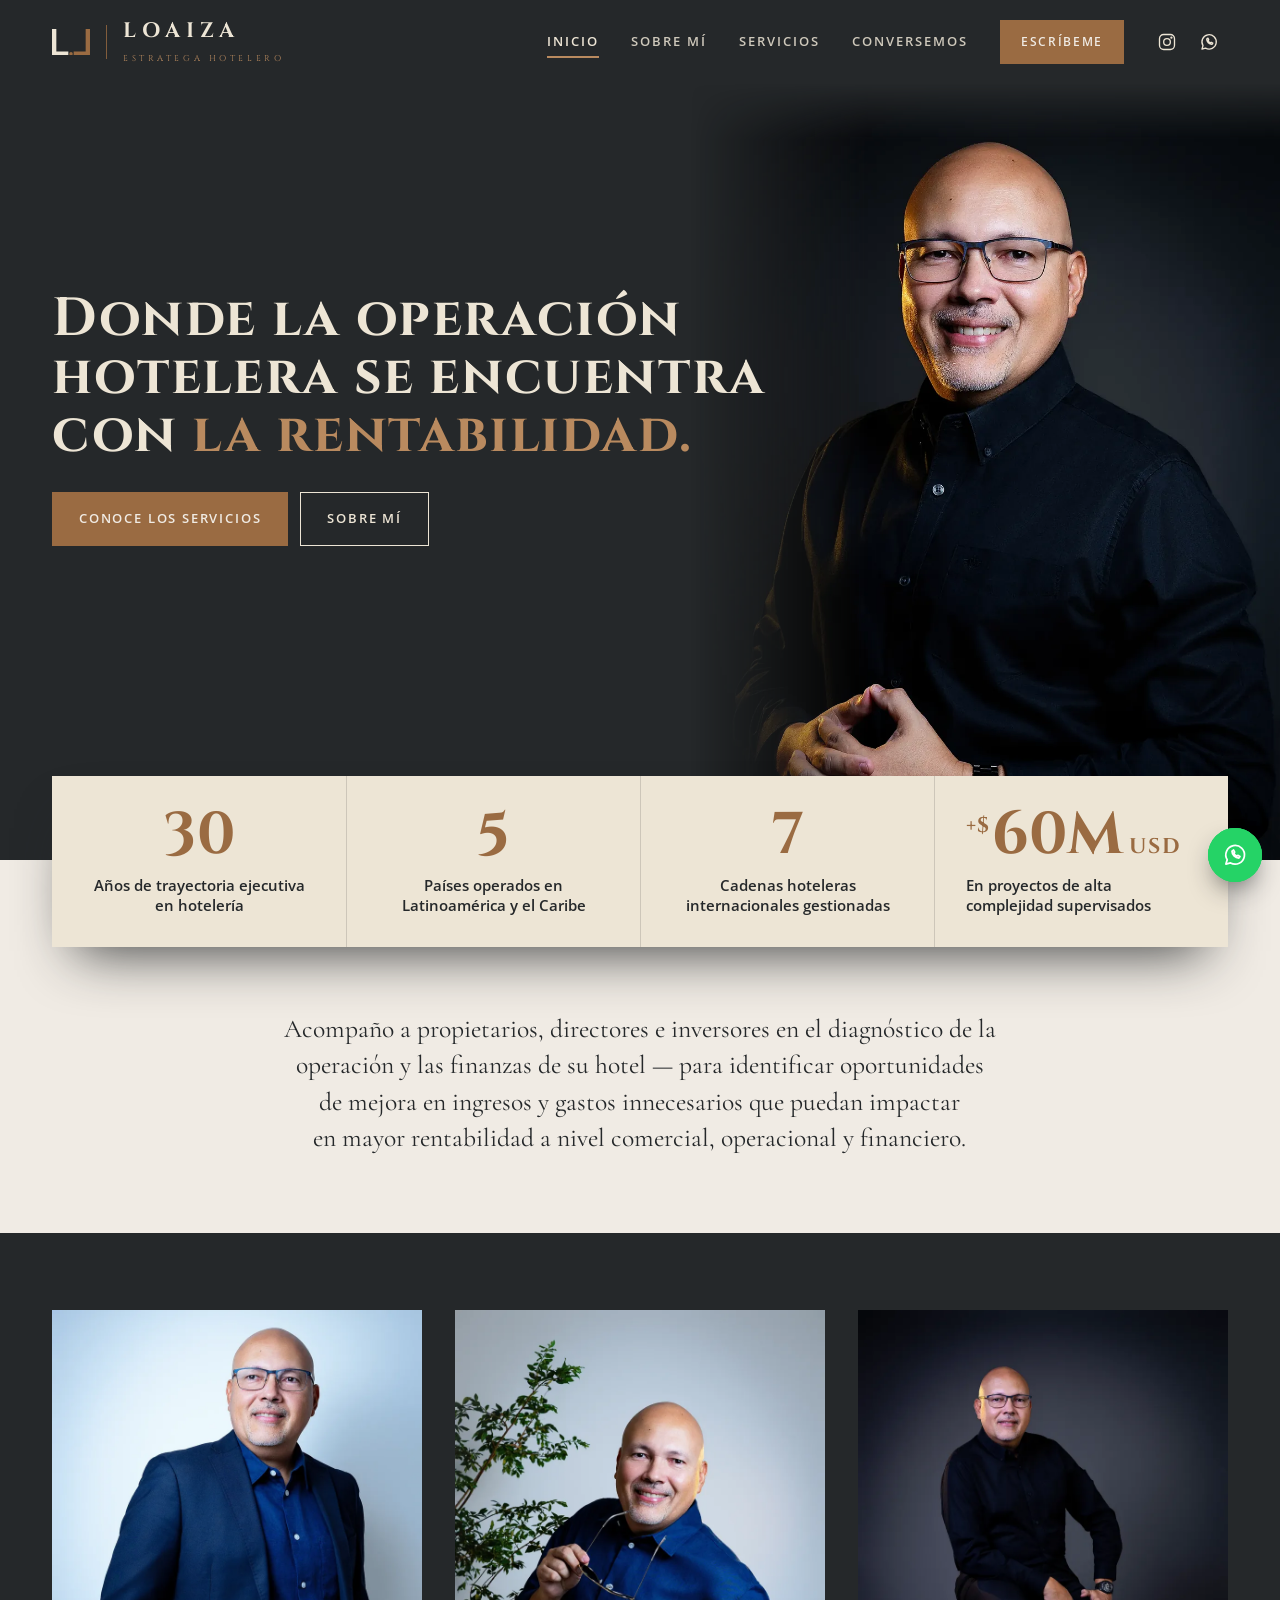
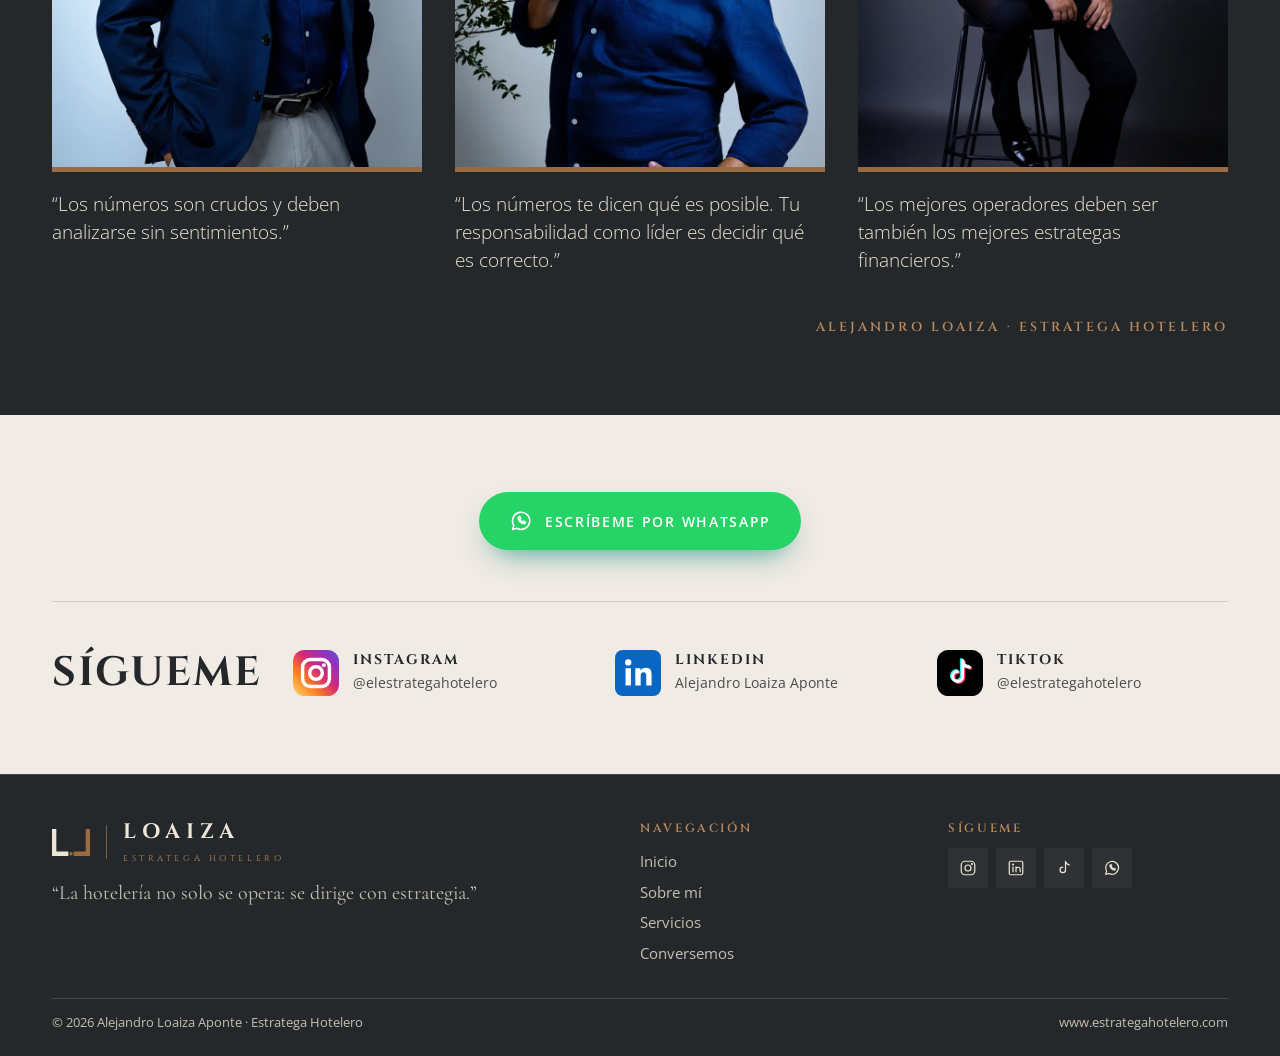
==== commit 80fd2856: "se hicieron los nuevos cambios" ====
--- a/index.html
+++ b/index.html
@@ -107,11 +107,11 @@
     <div class="contenedor">
       <div class="frases-grid">
         <figure class="frase">
-          <img src="img/web/frase-1.webp" alt="Alejandro Loaiza con saco azul y lentes" loading="lazy">
+          <img src="img/web/frase-1-amable.webp" alt="Alejandro Loaiza sonriendo, con saco azul y lentes" loading="lazy">
           <blockquote>“Los números son crudos y deben analizarse sin sentimientos.”</blockquote>
         </figure>
         <figure class="frase">
-          <img src="img/web/frase-2-centro.webp" alt="Alejandro Loaiza de frente, vestido de negro" loading="lazy">
+          <img src="img/web/frase-2.webp" alt="Alejandro Loaiza sonriendo, con camisa azul" loading="lazy">
           <blockquote>“Los números te dicen qué es posible. Tu responsabilidad como líder es decidir qué es correcto.”</blockquote>
         </figure>
         <figure class="frase">
--- a/css/styles.css
+++ b/css/styles.css
@@ -332,7 +332,13 @@
   mask-composite: intersect;
 }
 /* Retrato vertical (Servicios): caja más angosta para que se vea el torso y no solo la cabeza */
-.hero-foto--retrato { width: min(34%, 500px); object-position: center 12%; }
+.hero-foto--retrato {
+  right: clamp(0px, 9vw, 160px);
+  width: min(34%, 500px);
+  object-position: center 12%;
+  -webkit-mask-image: linear-gradient(90deg, transparent 0, #000 28%, #000 78%, transparent 100%), linear-gradient(180deg, transparent 0, #000 56px);
+  mask-image: linear-gradient(90deg, transparent 0, #000 28%, #000 78%, transparent 100%), linear-gradient(180deg, transparent 0, #000 56px);
+}
 @media (max-width: 900px) {
   .hero-foto {
     top: 0;
@@ -343,6 +349,7 @@
     mask-image: linear-gradient(180deg, #000 45%, transparent 100%);
     -webkit-mask-composite: source-over;
     mask-composite: add;
+    right: 0;
   }
 }
 
@@ -395,6 +402,9 @@
 .numero .cifra small { font-size: .36em; letter-spacing: .04em; vertical-align: 1em; margin-right: 3px; }
 .numero .cifra small.moneda { vertical-align: baseline; margin: 0 0 0 6px; letter-spacing: .08em; }
 .numero p { margin: 10px 0 0; font-size: 14.5px; font-weight: 600; line-height: 1.4; max-width: 24ch; }
+/* 30, 5 y 7: cifra y texto centrados en su caja */
+.numero:not([data-contar="60"]) { text-align: center; }
+.numero:not([data-contar="60"]) p { margin-left: auto; margin-right: auto; }
 
 @media (max-width: 860px) {
   .numeros .grid { grid-template-columns: 1fr 1fr; }
@@ -524,10 +534,11 @@
 .frase img { width: 100%; aspect-ratio: 4 / 5; object-fit: cover; object-position: center top; border-bottom: 5px solid var(--cobre); }
 .frase blockquote {
   margin: 18px 0 0;
-  font-family: var(--f-voz);
+  font-family: var(--f-cuerpo);
   font-style: normal;
-  font-size: clamp(21px, 1.9vw, 26px);
-  line-height: 1.32;
+  font-weight: 300;
+  font-size: clamp(17px, 1.45vw, 20px);
+  line-height: 1.5;
 }
 .frases .firma { margin-top: clamp(28px, 3.4vw, 44px); }
 @media (max-width: 860px) {
@@ -678,7 +689,8 @@
 .ego-texto { display: grid; grid-template-columns: 1fr 1fr; gap: clamp(24px, 4vw, 56px); align-items: start; }
 .ego-texto .apertura { color: var(--cobre-claro); margin: 12px 0 0; }
 .ego--solo { padding-top: var(--seccion); }
-.ego-cita .cita-grande { max-width: 760px; }
+.ego-cita .cita-grande { max-width: none; font-size: clamp(20px, 2.5vw, 34px); }
+@media (min-width: 700px) { .ego-cita .cita-grande { white-space: nowrap; } }
 
 @media (max-width: 760px) {
   .ego-orden { grid-template-columns: 1fr; }
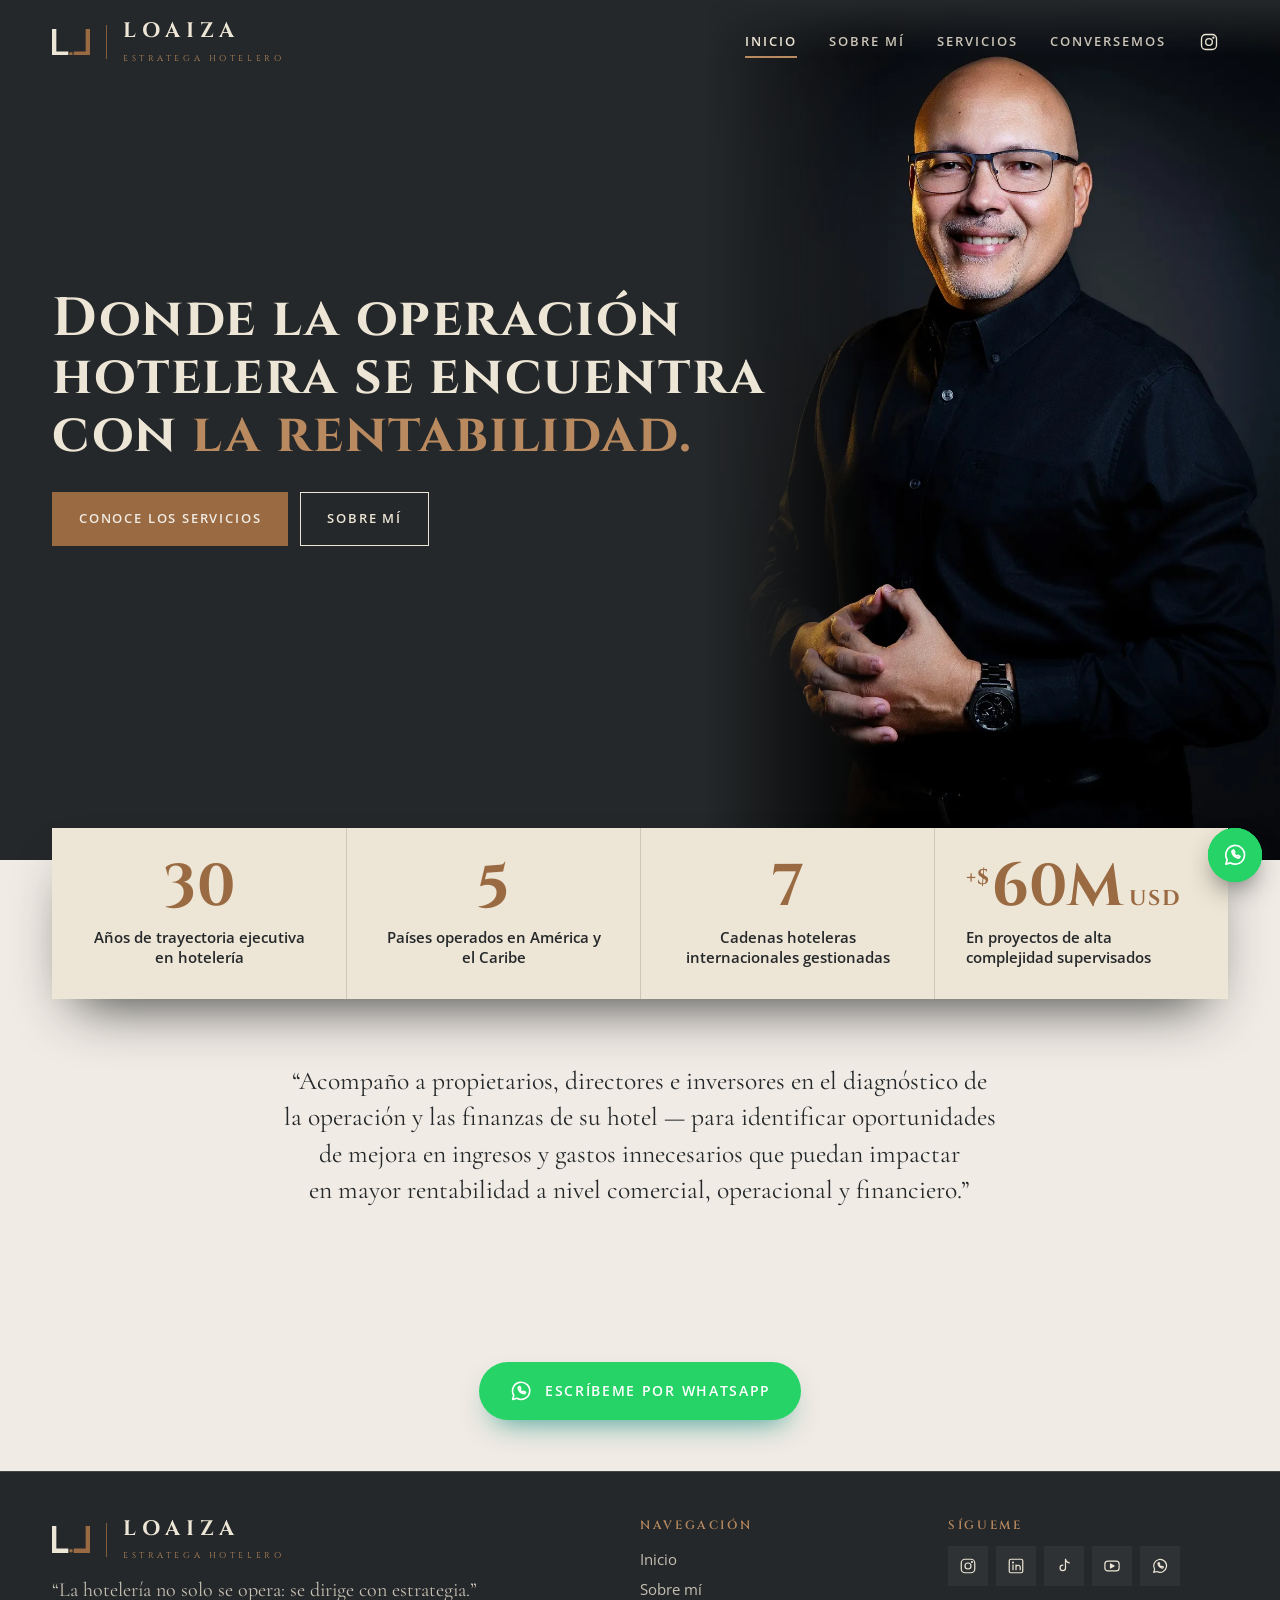
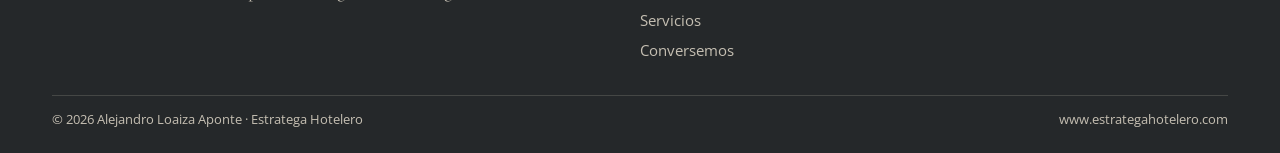
==== commit 235b10d2: "se hicieron los cambios requeridos" ====
--- a/index.html
+++ b/index.html
@@ -27,6 +27,7 @@
   <symbol id="i-ig" viewBox="0 0 24 24" fill="none" stroke="currentColor" stroke-width="1.6" stroke-linecap="round" stroke-linejoin="round"><rect x="3" y="3" width="18" height="18" rx="5"/><circle cx="12" cy="12" r="4"/><circle cx="17.3" cy="6.7" r=".6" fill="currentColor"/></symbol>
   <symbol id="i-in" viewBox="0 0 24 24" fill="none" stroke="currentColor" stroke-width="1.6" stroke-linecap="round" stroke-linejoin="round"><rect x="3" y="3" width="18" height="18" rx="2"/><path d="M8 10.5V17M12 17v-6.5M12 13.8a2.8 2.8 0 0 1 5.6 0V17"/><circle cx="8" cy="7.4" r=".6" fill="currentColor"/></symbol>
   <symbol id="i-tt" viewBox="0 0 24 24" fill="none" stroke="currentColor" stroke-width="1.6" stroke-linecap="round" stroke-linejoin="round"><path d="M14 3v11.5a3.6 3.6 0 1 1-3.6-3.6"/><path d="M14 3c.4 2.6 2.3 4.5 5 4.8"/></symbol>
+  <symbol id="i-yt" viewBox="0 0 24 24" fill="none" stroke="currentColor" stroke-width="1.6" stroke-linecap="round" stroke-linejoin="round"><rect x="2.5" y="5.5" width="19" height="13" rx="4"/><path d="M10 9.2v5.6l4.8-2.8z" fill="currentColor"/></symbol>
   <linearGradient id="g-ig" x1="0" y1="1" x2="1" y2="0">
     <stop offset="0" stop-color="#FEDA75"/><stop offset=".3" stop-color="#FA7E1E"/><stop offset=".55" stop-color="#D62976"/><stop offset=".8" stop-color="#962FBF"/><stop offset="1" stop-color="#4F5BD5"/>
   </linearGradient>
@@ -48,11 +49,11 @@
       <a href="sobre-mi.html">Sobre mí</a>
       <a href="servicios.html">Servicios</a>
       <a href="contacto.html">Conversemos</a>
-      <a href="contacto.html" class="btn">Escríbeme</a>
+      <a href="contacto.html" class="btn oculto">Escríbeme</a>
     </nav>
     <div class="header-redes">
       <a href="https://instagram.com/elestrategahotelero" target="_blank" rel="noopener" aria-label="Instagram"><svg><use href="#i-ig"/></svg></a>
-      <a data-wa="general" href="#" aria-label="WhatsApp"><svg><use href="#i-wa"/></svg></a>
+      <a class="oculto" data-wa="general" href="#" aria-label="WhatsApp"><svg><use href="#i-wa"/></svg></a>
     </div>
   </div>
 </header>
@@ -61,7 +62,7 @@
 
   <!-- HOME -->
   <section class="hero">
-    <img class="hero-foto" src="img/web/hero-inicio.webp" alt="Alejandro Loaiza Aponte, Estratega Hotelero" fetchpriority="high">
+    <img class="hero-foto" src="img/fotos-heros/imagen-inicial.webp" alt="Alejandro Loaiza Aponte, Estratega Hotelero" fetchpriority="high">
     <div class="contenedor">
       <h1 class="revelar">Donde la operación hotelera se encuentra con <em>la rentabilidad.</em></h1>
       <div class="botones revelar retraso-1">
@@ -81,7 +82,7 @@
         </div>
         <div class="numero" data-contar="5">
           <div class="cifra"><span class="valor">5</span></div>
-          <p>Países operados en Latinoamérica y el Caribe</p>
+          <p>Países operados en América y el Caribe</p>
         </div>
         <div class="numero" data-contar="7">
           <div class="cifra"><span class="valor">7</span></div>
@@ -98,28 +99,7 @@
   <!-- PROPUESTA -->
   <section class="seccion intro">
     <div class="contenedor">
-      <p class="apertura">Acompaño a propietarios, directores e inversores en el diagnóstico de la operación y las finanzas de su hotel — para identificar oportunidades de mejora en ingresos y gastos innecesarios que puedan impactar en mayor rentabilidad a nivel comercial, operacional y financiero.</p>
-    </div>
-  </section>
-
-  <!-- FRASES -->
-  <section class="seccion oscuro frases" aria-label="Frases de Alejandro Loaiza">
-    <div class="contenedor">
-      <div class="frases-grid">
-        <figure class="frase">
-          <img src="img/web/frase-1-amable.webp" alt="Alejandro Loaiza sonriendo, con saco azul y lentes" loading="lazy">
-          <blockquote>“Los números son crudos y deben analizarse sin sentimientos.”</blockquote>
-        </figure>
-        <figure class="frase">
-          <img src="img/web/frase-2.webp" alt="Alejandro Loaiza sonriendo, con camisa azul" loading="lazy">
-          <blockquote>“Los números te dicen qué es posible. Tu responsabilidad como líder es decidir qué es correcto.”</blockquote>
-        </figure>
-        <figure class="frase">
-          <img src="img/web/frase-3.webp" alt="Alejandro Loaiza sentado, vestido de negro" loading="lazy">
-          <blockquote>“Los mejores operadores deben ser también los mejores estrategas financieros.”</blockquote>
-        </figure>
-      </div>
-      <p class="firma">Alejandro Loaiza · Estratega Hotelero</p>
+      <p class="apertura">“Acompaño a propietarios, directores e inversores en el diagnóstico de la operación y las finanzas de su hotel — para identificar oportunidades de mejora en ingresos y gastos innecesarios que puedan impactar en mayor rentabilidad a nivel comercial, operacional y financiero.”</p>
     </div>
   </section>
 
@@ -127,25 +107,6 @@
   <section class="seccion wa-cta">
     <div class="contenedor">
       <a class="btn-wa" data-wa="general" href="#"><svg aria-hidden="true"><use href="#i-wa"/></svg>Escríbeme por WhatsApp</a>
-    </div>
-  </section>
-
-  <!-- REDES SOCIALES -->
-  <section class="seccion redes">
-    <div class="contenedor grid">
-      <h2 class="titulo">Sígueme</h2>
-      <a class="red" href="https://instagram.com/elestrategahotelero" target="_blank" rel="noopener">
-        <svg class="logo" aria-hidden="true"><use href="#b-ig"/></svg>
-        <span><span class="plataforma">Instagram</span><span class="usuario">@elestrategahotelero</span></span>
-      </a>
-      <a class="red" data-linkedin href="#">
-        <svg class="logo" aria-hidden="true"><use href="#b-in"/></svg>
-        <span><span class="plataforma">LinkedIn</span><span class="usuario">Alejandro Loaiza Aponte</span></span>
-      </a>
-      <a class="red" href="https://tiktok.com/@elestrategahotelero" target="_blank" rel="noopener">
-        <svg class="logo" aria-hidden="true"><use href="#b-tt"/></svg>
-        <span><span class="plataforma">TikTok</span><span class="usuario">@elestrategahotelero</span></span>
-      </a>
     </div>
   </section>
 
@@ -177,6 +138,7 @@
           <a href="https://instagram.com/elestrategahotelero" target="_blank" rel="noopener" aria-label="Instagram"><svg><use href="#i-ig"/></svg></a>
           <a data-linkedin href="#" aria-label="LinkedIn"><svg><use href="#i-in"/></svg></a>
           <a href="https://tiktok.com/@elestrategahotelero" target="_blank" rel="noopener" aria-label="TikTok"><svg><use href="#i-tt"/></svg></a>
+          <a href="https://youtube.com/@elestrategahotelero" target="_blank" rel="noopener" aria-label="YouTube"><svg><use href="#i-yt"/></svg></a>
           <a data-wa="general" href="#" aria-label="WhatsApp"><svg><use href="#i-wa"/></svg></a>
         </div>
       </div>
--- a/css/styles.css
+++ b/css/styles.css
@@ -49,6 +49,9 @@
 p { margin: 0 0 1em; }
 h1, h2, h3, h4 { margin: 0; font-weight: 400; }
 :focus-visible { outline: 2px solid var(--cobre-claro); outline-offset: 3px; }
+
+/* Oculto temporalmente; se quita la clase para volver a mostrarlo */
+.oculto { display: none !important; }
 
 .contenedor {
   width: 100%;
@@ -317,33 +320,47 @@
 }
 .hero--interna { min-height: min(78svh, 620px); padding-bottom: 48px; }
 
-/* Foto del hero: a la derecha y bajo el header, fundida con el carbón hacia el texto y hacia arriba */
+/* Foto del hero: ocupa toda la altura de la sección y conserva su proporción (no se recorta),
+   fundida con el carbón hacia el texto y hacia arriba */
 .hero-foto {
   position: absolute;
-  top: var(--header-h);
+  top: 0;
   right: 0;
-  width: min(46%, 760px);
-  height: calc(100% - var(--header-h));
-  object-fit: cover;
-  object-position: center top;
+  width: auto;
+  max-width: none;
+  height: 100%;
+  object-fit: contain;
+  object-position: right top;
   -webkit-mask-image: linear-gradient(90deg, transparent 0, #000 30%), linear-gradient(180deg, transparent 0, #000 56px);
   mask-image: linear-gradient(90deg, transparent 0, #000 30%), linear-gradient(180deg, transparent 0, #000 56px);
   -webkit-mask-composite: source-in;
   mask-composite: intersect;
 }
-/* Retrato vertical (Servicios): caja más angosta para que se vea el torso y no solo la cabeza */
-.hero-foto--retrato {
-  right: clamp(0px, 9vw, 160px);
-  width: min(34%, 500px);
-  object-position: center 12%;
-  -webkit-mask-image: linear-gradient(90deg, transparent 0, #000 28%, #000 78%, transparent 100%), linear-gradient(180deg, transparent 0, #000 56px);
-  mask-image: linear-gradient(90deg, transparent 0, #000 28%, #000 78%, transparent 100%), linear-gradient(180deg, transparent 0, #000 56px);
+/* Servicios: título centrado y grande; la foto completa pegada a la derecha */
+.hero--servicios { min-height: min(86svh, 720px); }
+/* El título se centra en la mitad izquierda; la foto ocupa la derecha */
+.hero--servicios .contenedor { display: grid; grid-template-columns: 1fr 1fr; text-align: center; }
+@media (max-width: 900px) { .hero--servicios .contenedor { grid-template-columns: 1fr; } }
+.hero.hero--servicios h1 {
+  max-width: none;
+  margin: 0 auto;
+  font-size: clamp(44px, 7vw, 104px);
+  letter-spacing: .08em;
+}
+.hero--servicios h1::after {
+  content: "";
+  display: block;
+  width: 72px; height: 3px;
+  margin: 22px auto 0;
+  background: var(--cobre);
 }
 @media (max-width: 900px) {
   .hero-foto {
     top: 0;
     width: 100%;
     height: 100%;
+    object-fit: cover;
+    object-position: center top;
     opacity: .3;
     -webkit-mask-image: linear-gradient(180deg, #000 45%, transparent 100%);
     mask-image: linear-gradient(180deg, #000 45%, transparent 100%);
@@ -380,11 +397,11 @@
 /* ---------- Números: panel de marfil que cabalga sobre el hero ---------- */
 
 /* El fondo deja ver el hero detrás de la parte del panel que sube (84px) y es crema debajo */
-.numeros { position: relative; z-index: 2; background: linear-gradient(transparent 84px, var(--crema) 84px); }
+.numeros { position: relative; z-index: 2; background: linear-gradient(transparent 32px, var(--crema) 32px); }
 .numeros .grid {
   display: grid;
   grid-template-columns: repeat(4, 1fr);
-  margin-top: -84px;
+  margin-top: -32px;
   background: var(--marfil);
   color: var(--carbon);
   box-shadow: var(--sombra);
@@ -465,6 +482,7 @@
 
 .retrato {
   --l: 12px;
+  --aire: clamp(10px, 1.4vw, 16px); /* espacio entre la foto y las L del isotipo */
   --l-izq: var(--carbon);
   position: relative;
   aspect-ratio: 4 / 5;
@@ -475,9 +493,9 @@
 .retrato img {
   position: absolute;
   top: 0;
-  left: var(--l);
-  width: calc(100% - var(--l) * 2);
-  height: calc(100% - var(--l));
+  left: calc(var(--l) + var(--aire));
+  width: calc(100% - (var(--l) + var(--aire)) * 2);
+  height: calc(100% - var(--l) - var(--aire) * 1.6);
   object-fit: cover;
   object-position: center top;
 }
@@ -486,7 +504,7 @@
   position: absolute;
   bottom: 0;
   width: 46%;
-  height: 52%;
+  height: 56%;
   border-bottom: var(--l) solid;
   pointer-events: none;
 }
@@ -527,13 +545,39 @@
 .intro { padding: clamp(40px, 5vw, 72px) 0 var(--seccion); }
 .intro .apertura { max-width: 34em; margin: 0 auto; text-align: center; text-wrap: balance; }
 
-/* ---------- Frases: tres fotos, una frase cada una ---------- */
+/* ---------- Frases: carrusel de fotos y tres frases ---------- */
+
+.carrusel-fotos { position: relative; overflow: hidden; --por-vista: 3; --espacio: clamp(12px, 1.6vw, 20px); }
+.carrusel-pista {
+  position: relative;
+  list-style: none; margin: 0; padding: 0;
+  display: flex; gap: var(--espacio);
+  transition: transform .7s ease;
+}
+.slide { flex: 0 0 calc((100% - var(--espacio) * (var(--por-vista) - 1)) / var(--por-vista)); }
+.slide img { width: 100%; aspect-ratio: 4 / 5; object-fit: cover; object-position: center; border-bottom: 5px solid var(--cobre); background: var(--carbon-2); }
+.carrusel-flecha {
+  position: absolute; top: 50%; transform: translateY(-50%);
+  width: 46px; height: 46px; display: grid; place-items: center;
+  background: rgba(37, 40, 42, .78); color: var(--marfil);
+  border: 1px solid var(--linea-oscura); cursor: pointer;
+  transition: background .25s;
+}
+.carrusel-flecha:hover { background: var(--cobre); }
+.carrusel-flecha svg { width: 22px; height: 22px; fill: none; stroke: currentColor; stroke-width: 2; }
+.carrusel-flecha.anterior { left: 10px; }
+.carrusel-flecha.siguiente { right: 10px; }
+.carrusel-puntos { display: flex; justify-content: center; flex-wrap: wrap; gap: 8px; margin: 20px 0 clamp(28px, 3.4vw, 44px); }
+.carrusel-puntos button { width: 10px; height: 10px; padding: 0; border-radius: 50%; border: 1px solid var(--cobre-claro); background: transparent; cursor: pointer; transition: background .25s; }
+.carrusel-puntos button[aria-current="true"] { background: var(--cobre-claro); }
+@media (max-width: 860px) { .carrusel-fotos { --por-vista: 1; max-width: 460px; margin: 0 auto; } }
+@media (prefers-reduced-motion: reduce) { .carrusel-pista { transition: none; } }
 
 .frases-grid { display: grid; grid-template-columns: repeat(3, 1fr); gap: clamp(20px, 2.6vw, 36px); }
-.frase { margin: 0; display: flex; flex-direction: column; }
-.frase img { width: 100%; aspect-ratio: 4 / 5; object-fit: cover; object-position: center top; border-bottom: 5px solid var(--cobre); }
-.frase blockquote {
-  margin: 18px 0 0;
+.frase {
+  margin: 0;
+  padding-top: 14px;
+  border-top: 3px solid var(--cobre);
   font-family: var(--f-cuerpo);
   font-style: normal;
   font-weight: 300;
@@ -542,7 +586,7 @@
 }
 .frases .firma { margin-top: clamp(28px, 3.4vw, 44px); }
 @media (max-width: 860px) {
-  .frases-grid { grid-template-columns: 1fr; max-width: 460px; margin: 0 auto; gap: 40px; }
+  .frases-grid { grid-template-columns: 1fr; max-width: 460px; margin: 0 auto; gap: 24px; }
 }
 
 /* ---------- Botón de WhatsApp ---------- */
@@ -747,12 +791,15 @@
 
 /* ---------- Servicios de consultoría ---------- */
 
+/* Cada servicio es una tarjeta independiente */
 .oferta {
   display: grid; grid-template-columns: 5fr 7fr; gap: clamp(20px, 3.4vw, 48px);
-  padding: clamp(32px, 3.8vw, 48px) 0;
-  border-top: 1px solid var(--linea-clara);
-}
-.oferta:first-child { border-top: 0; padding-top: 0; }
+  padding: clamp(28px, 3.4vw, 44px);
+  background: #fff;
+  border-top: 5px solid var(--cobre);
+  box-shadow: 0 18px 40px -26px rgba(37, 40, 42, .55);
+}
+.oferta + .oferta { margin-top: clamp(20px, 2.6vw, 32px); }
 .oferta-num { font-family: var(--f-marca); font-weight: 700; font-size: clamp(24px, 2.6vw, 34px); line-height: 1.1; letter-spacing: .12em; text-transform: uppercase; color: var(--cobre); }
 .btn-cotizar { margin-top: 20px; }
 .oferta.integral .btn-cotizar:hover { background: var(--marfil); border-color: var(--marfil); color: var(--carbon); }
@@ -768,8 +815,6 @@
 
 /* El servicio integral se distingue: es el más completo */
 .oferta.integral {
-  margin-top: clamp(8px, 1.4vw, 16px);
-  padding: clamp(28px, 3.4vw, 44px);
   background: var(--carbon);
   color: var(--marfil);
   border-top: 5px solid var(--cobre);
@@ -782,8 +827,7 @@
 .oferta.integral .oferta-resultado strong { color: var(--cobre-claro); }
 @media (max-width: 860px) { .oferta { grid-template-columns: 1fr; } }
 
-.oferta-cierre { margin-top: clamp(28px, 3.4vw, 44px); }
-.oferta-cierre .remate { margin-top: 8px; }
+.oferta-cierre { margin: clamp(32px, 4vw, 52px) auto 0; text-align: center; text-wrap: balance; }
 
 /* ---------- Lo que instala ---------- */
 
@@ -853,6 +897,7 @@
 
 .conversemos { padding-top: calc(var(--header-h) + var(--seccion) * .6); }
 .conversemos-grid { display: grid; grid-template-columns: 5fr 7fr; gap: clamp(28px, 5vw, 80px); align-items: center; }
+.conversemos .retrato { aspect-ratio: 2 / 3; }
 .conversemos .titulo { font-size: clamp(32px, 4.4vw, 58px); }
 .conversemos .subtitulo { margin: 18px 0 0; font-family: var(--f-voz); font-size: clamp(22px, 2.2vw, 28px); line-height: 1.3; color: var(--cobre-claro); }
 .formulario { margin-top: clamp(22px, 3vw, 36px); display: grid; gap: 22px; }
@@ -876,7 +921,6 @@
 .campo [aria-invalid="true"] { border-bottom-color: #E07A5F; }
 .formulario .btn { justify-self: start; }
 .form-error { margin: 0; color: #F0A58F; font-size: 14.5px; }
-.form-nota { margin: -8px 0 0; font-size: 13px; color: var(--marfil-suave); }
 @media (max-width: 860px) {
   .conversemos-grid { grid-template-columns: 1fr; }
   .conversemos .retrato { max-width: 420px; }
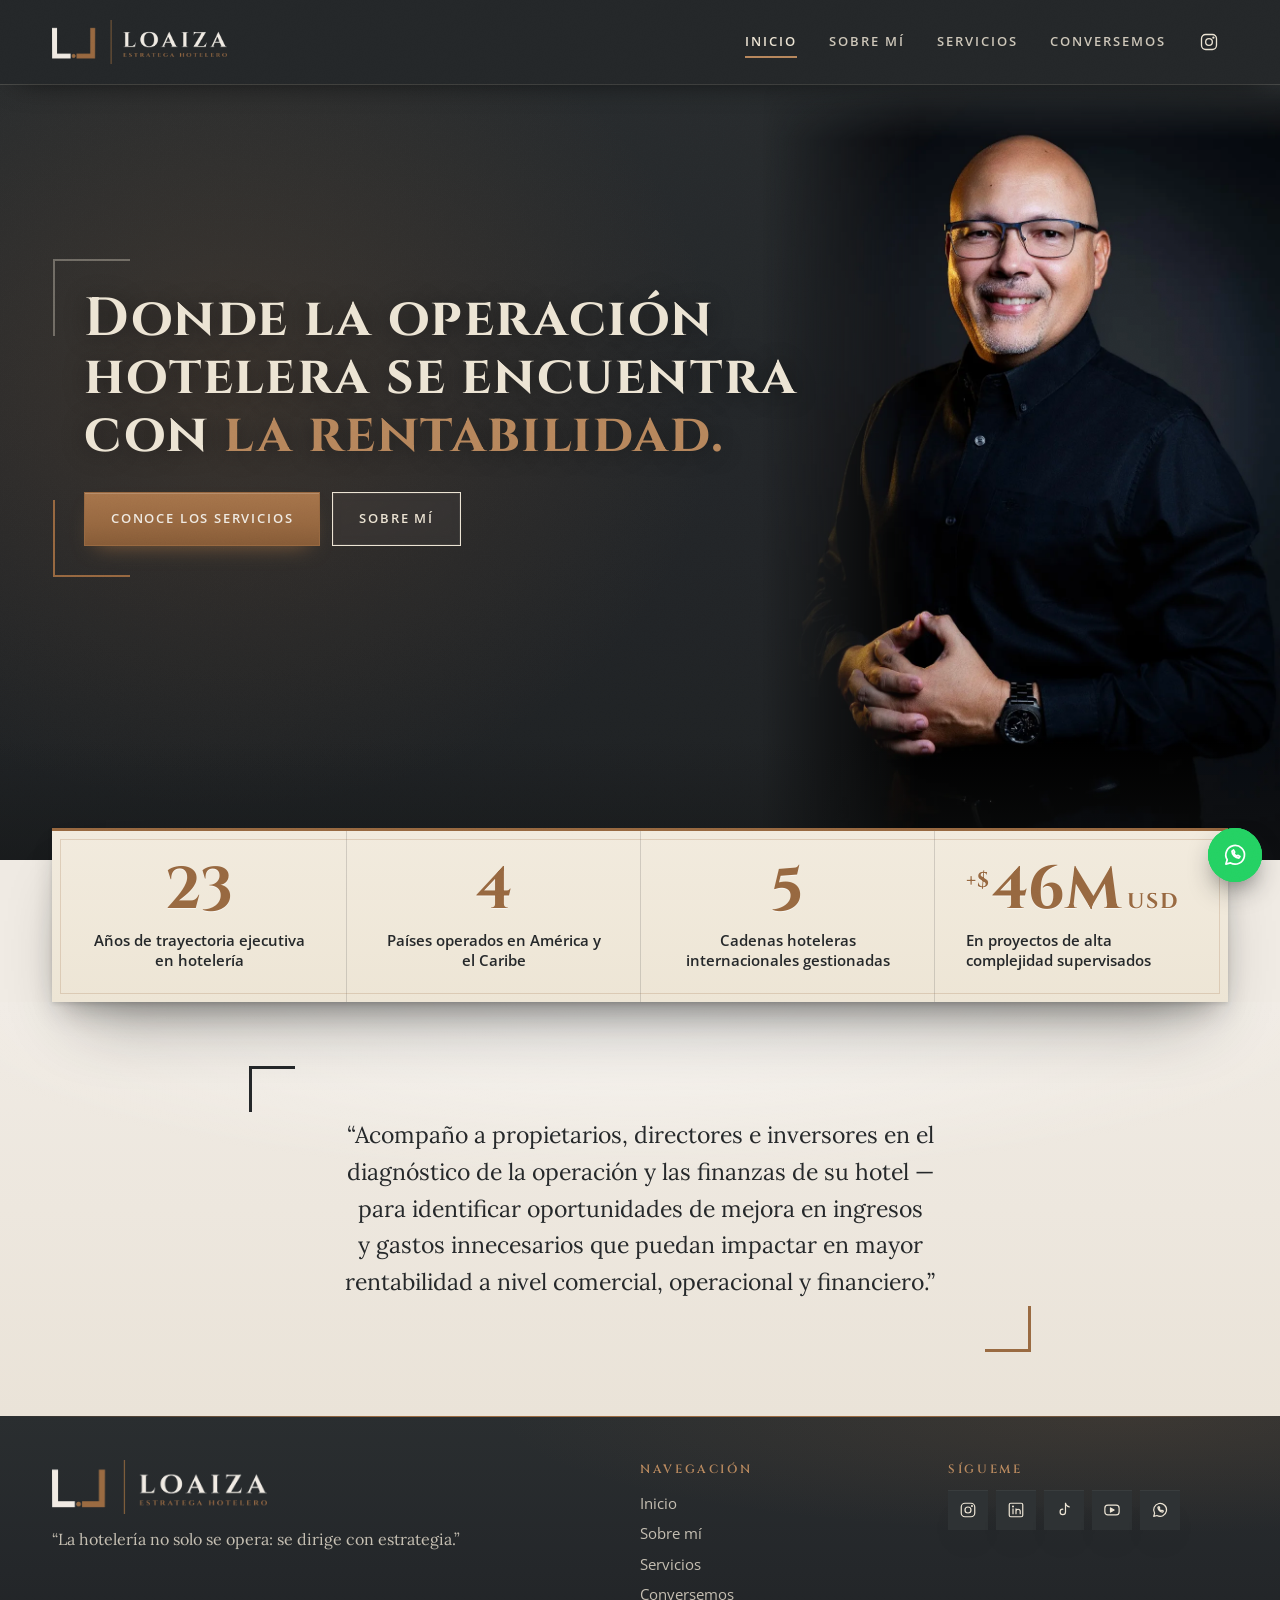
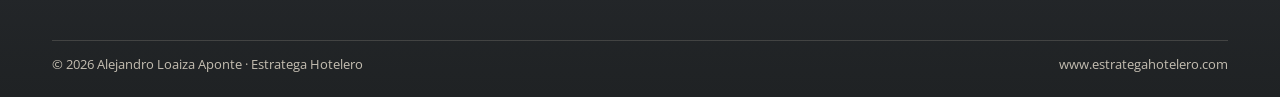
==== commit 66f5c621: "se actualizp la web" ====
--- a/index.html
+++ b/index.html
@@ -12,7 +12,7 @@
   <link rel="icon" href="img/favicon.svg" type="image/svg+xml">
   <link rel="preconnect" href="https://fonts.googleapis.com">
   <link rel="preconnect" href="https://fonts.gstatic.com" crossorigin>
-  <link href="https://fonts.googleapis.com/css2?family=Cinzel:wght@400;600;700&family=Cormorant+Garamond:wght@300;400;500&family=Open+Sans:wght@300;400;600&display=swap" rel="stylesheet">
+  <link href="https://fonts.googleapis.com/css2?family=Cinzel:wght@400;600;700&family=Lora:wght@400;500;600&family=Open+Sans:wght@300;400;600&display=swap" rel="stylesheet">
   <link rel="stylesheet" href="css/styles.css">
 </head>
 <body>
@@ -38,11 +38,7 @@
 
 <header class="header">
   <div class="contenedor">
-    <a href="index.html" class="isologo" aria-label="Loaiza · Estratega Hotelero — Inicio">
-      <svg class="iso"><use href="#iso"/></svg>
-      <span class="divisor"></span>
-      <span><span class="nombre">LOAIZA</span><span class="descriptor">ESTRATEGA HOTELERO</span></span>
-    </a>
+    <a href="index.html" class="isologo" aria-label="Loaiza · Estratega Hotelero — Inicio"><img class="logo" src="img/loaiza-logo-nav.webp" alt="" width="1000" height="251"></a>
     <button class="menu-toggle" aria-label="Abrir menú" aria-expanded="false"><span></span><span></span><span></span></button>
     <nav class="nav" aria-label="Principal">
       <a href="index.html" aria-current="page">Inicio</a>
@@ -61,7 +57,7 @@
 <main>
 
   <!-- HOME -->
-  <section class="hero">
+  <section class="hero hero--inicio">
     <img class="hero-foto" src="img/fotos-heros/imagen-inicial.webp" alt="Alejandro Loaiza Aponte, Estratega Hotelero" fetchpriority="high">
     <div class="contenedor">
       <h1 class="revelar">Donde la operación hotelera se encuentra con <em>la rentabilidad.</em></h1>
@@ -103,24 +99,13 @@
     </div>
   </section>
 
-  <!-- WHATSAPP -->
-  <section class="seccion wa-cta">
-    <div class="contenedor">
-      <a class="btn-wa" data-wa="general" href="#"><svg aria-hidden="true"><use href="#i-wa"/></svg>Escríbeme por WhatsApp</a>
-    </div>
-  </section>
-
 </main>
 
 <footer class="footer">
   <div class="contenedor">
     <div class="grid">
       <div>
-        <a href="index.html" class="isologo" aria-label="Loaiza · Estratega Hotelero">
-          <svg class="iso"><use href="#iso"/></svg>
-          <span class="divisor"></span>
-          <span><span class="nombre">LOAIZA</span><span class="descriptor">ESTRATEGA HOTELERO</span></span>
-        </a>
+        <a href="index.html" class="isologo" aria-label="Loaiza · Estratega Hotelero"><img class="logo" src="img/loaiza-logo-nav.webp" alt="" width="1000" height="251"></a>
         <p class="lema">“La hotelería no solo se opera: se dirige con estrategia.”</p>
       </div>
       <div>
--- a/css/styles.css
+++ b/css/styles.css
@@ -19,7 +19,7 @@
   --sombra: 0 28px 56px -24px rgba(37, 40, 42, 0.9);
 
   --f-marca: "Cinzel", Georgia, serif;
-  --f-voz: "Cormorant Garamond", Georgia, serif;
+  --f-voz: "Lora", Georgia, serif;
   --f-cuerpo: "Open Sans", system-ui, sans-serif;
 
   --ancho: 1240px;
@@ -96,8 +96,8 @@
   font-family: var(--f-voz);
   font-style: normal;
   font-weight: 400;
-  font-size: clamp(21px, 2vw, 26px);
-  line-height: 1.42;
+  font-size: clamp(18px, 1.7vw, 22px);
+  line-height: 1.6;
 }
 
 .cuerpo { color: var(--texto-suave); max-width: 68ch; }
@@ -107,8 +107,8 @@
   font-family: var(--f-voz);
   font-style: normal;
   font-weight: 400;
-  font-size: clamp(27px, 3.5vw, 46px);
-  line-height: 1.26;
+  font-size: clamp(23px, 2.9vw, 38px);
+  line-height: 1.34;
   margin: 0;
 }
 .cita-grande strong { font-weight: 500; color: var(--cobre-claro); }
@@ -122,7 +122,7 @@
   text-transform: uppercase;
   color: var(--cobre-claro);
 }
-.frases .firma, .ego-cita .firma { text-align: right; }
+.frases .firma { text-align: right; }
 
 /* Línea pequeña sobre un título, en cobre */
 .antetitulo {
@@ -186,13 +186,14 @@
   height: var(--header-h);
   z-index: 50;
   color: var(--marfil);
-  transition: background .3s, height .3s, box-shadow .3s;
-}
-.header.solido {
   background: var(--carbon);
   box-shadow: 0 1px 0 var(--linea-oscura);
-  height: 72px;
-}
+  transition: transform .35s ease, box-shadow .3s;
+}
+/* Se esconde al bajar y reaparece al subir (lo controla main.js) */
+.header.escondido { transform: translateY(-100%); box-shadow: none; }
+.menu-abierto .header.escondido { transform: none; }
+@media (prefers-reduced-motion: reduce) { .header { transition: none; } }
 .header .contenedor {
   height: 100%;
   display: flex;
@@ -202,6 +203,10 @@
 }
 
 .isologo { display: flex; align-items: center; gap: 16px; }
+/* Logo en imagen (isotipo + LOAIZA + descriptor) */
+.isologo .logo { display: block; height: 44px; width: auto; max-width: none; }
+.footer .isologo .logo { height: 54px; }
+@media (max-width: 480px) { .header .isologo .logo { height: 34px; } }
 .isologo .iso { width: 38px; }
 .isologo .divisor { width: 1px; height: 34px; background: var(--cobre); opacity: .8; }
 .isologo .nombre {
@@ -214,11 +219,12 @@
 .isologo .descriptor {
   display: block;
   font-family: var(--f-marca);
-  font-weight: 400;
+  font-weight: 700;
   font-size: 8.5px;
+  line-height: 1;
   letter-spacing: 0.42em;
   color: var(--cobre-claro);
-  margin-top: 7px;
+  margin-top: 3px;
   white-space: nowrap;
 }
 
@@ -336,6 +342,8 @@
   -webkit-mask-composite: source-in;
   mask-composite: intersect;
 }
+/* Inicio: la foto arranca debajo del header para que la cabeza no quede tapada */
+.hero--inicio .hero-foto { top: var(--header-h); height: calc(100% - var(--header-h)); }
 /* Servicios: título centrado y grande; la foto completa pegada a la derecha */
 .hero--servicios { min-height: min(86svh, 720px); }
 /* El título se centra en la mitad izquierda; la foto ocupa la derecha */
@@ -525,15 +533,15 @@
 }
 .caso .gran-cifra span { font-size: .48em; vertical-align: .72em; color: var(--cobre-claro); }
 .caso h2 { font-family: var(--f-marca); font-weight: 700; font-size: clamp(21px, 2.2vw, 28px); line-height: 1.22; letter-spacing: .04em; margin: 14px 0 18px; }
-.caso h2 em { display: block; font-family: var(--f-voz); font-weight: 400; font-style: normal; letter-spacing: 0; color: var(--cobre-claro); font-size: 1.14em; margin-top: 4px; }
+.caso h2 em { display: block; font-family: var(--f-voz); font-weight: 400; font-style: normal; letter-spacing: 0; color: var(--cobre-claro); font-size: .95em; margin-top: 6px; }
 .caso .cierre {
   margin: 20px 0 0;
   padding-left: 18px;
   border-left: 3px solid var(--cobre);
   font-family: var(--f-voz);
   font-style: normal;
-  font-size: 23px;
-  line-height: 1.34;
+  font-size: 19px;
+  line-height: 1.5;
 }
 @media (max-width: 860px) {
   .caso-grid { grid-template-columns: 1fr; }
@@ -542,7 +550,7 @@
 
 /* ---------- Propuesta: texto centrado ---------- */
 
-.intro { padding: clamp(40px, 5vw, 72px) 0 var(--seccion); }
+.intro { padding: clamp(40px, 5vw, 72px) 0; }
 .intro .apertura { max-width: 34em; margin: 0 auto; text-align: center; text-wrap: balance; }
 
 /* ---------- Frases: carrusel de fotos y tres frases ---------- */
@@ -636,7 +644,7 @@
   .split-foto { min-height: 0; aspect-ratio: 3 / 2; }
 }
 
-.paises-linea { font-family: var(--f-voz); font-style: normal; font-size: 24px; font-weight: 500; margin: 14px 0; }
+.paises-linea { font-family: var(--f-voz); font-style: normal; font-size: 20px; font-weight: 500; margin: 14px 0; }
 
 /* ---------- Trayectoria ---------- */
 
@@ -733,6 +741,7 @@
 .ego-texto { display: grid; grid-template-columns: 1fr 1fr; gap: clamp(24px, 4vw, 56px); align-items: start; }
 .ego-texto .apertura { color: var(--cobre-claro); margin: 12px 0 0; }
 .ego--solo { padding-top: var(--seccion); }
+.ego-cita { text-align: center; }
 .ego-cita .cita-grande { max-width: none; font-size: clamp(20px, 2.5vw, 34px); }
 @media (min-width: 700px) { .ego-cita .cita-grande { white-space: nowrap; } }
 
@@ -787,7 +796,7 @@
 .situacion { border-top: 3px solid var(--carbon); padding-top: 14px; font-size: 15.5px; color: var(--texto-suave); }
 @media (max-width: 900px) { .situaciones { grid-template-columns: 1fr; gap: 20px; } }
 
-.remate { margin: clamp(20px, 2.4vw, 28px) 0 0; font-family: var(--f-voz); font-style: normal; font-weight: 500; font-size: clamp(21px, 2vw, 25px); line-height: 1.36; max-width: 60ch; }
+.remate { margin: clamp(20px, 2.4vw, 28px) 0 0; font-family: var(--f-voz); font-style: normal; font-weight: 500; font-size: clamp(18px, 1.7vw, 21px); line-height: 1.55; max-width: 60ch; }
 
 /* ---------- Servicios de consultoría ---------- */
 
@@ -829,6 +838,36 @@
 
 .oferta-cierre { margin: clamp(32px, 4vw, 52px) auto 0; text-align: center; text-wrap: balance; }
 
+/* Cierre de Servicios: tarjeta carbón con las L del isotipo y botón a Conversemos */
+.reto-cta {
+  position: relative;
+  margin: clamp(40px, 5vw, 64px) auto 0;
+  max-width: 920px;
+  padding: clamp(36px, 5vw, 60px) clamp(24px, 5vw, 64px);
+  text-align: center;
+  background: var(--luz-cobre), var(--fondo-carbon);
+  box-shadow: 0 24px 50px -28px rgba(20, 22, 23, .7);
+}
+.reto-cta::before, .reto-cta::after {
+  content: "";
+  position: absolute;
+  width: 46px; height: 46px;
+  pointer-events: none;
+}
+.reto-cta::before { left: 14px; top: 14px; border-left: 3px solid var(--marfil); border-top: 3px solid var(--marfil); opacity: .5; }
+.reto-cta::after { right: 14px; bottom: 14px; border-right: 3px solid var(--cobre); border-bottom: 3px solid var(--cobre); }
+.reto-cta-texto {
+  margin: 0 auto;
+  max-width: 30ch;
+  font-family: var(--f-voz);
+  font-weight: 500;
+  font-size: clamp(22px, 2.6vw, 32px);
+  line-height: 1.4;
+  text-wrap: balance;
+}
+.reto-cta-texto em { font-style: normal; color: var(--cobre-claro); }
+.reto-cta .btn { margin-top: clamp(22px, 2.6vw, 30px); }
+
 /* ---------- Lo que instala ---------- */
 
 .instala { display: grid; grid-template-columns: 1fr 1fr; gap: clamp(18px, 2.4vw, 28px) clamp(24px, 4vw, 56px); }
@@ -879,7 +918,7 @@
 .contacto.destacado .icono svg { width: 44px; height: 44px; }
 .contacto h3 { font-family: var(--f-marca); font-weight: 700; font-size: 20px; letter-spacing: .1em; text-transform: uppercase; line-height: 1.2; }
 .contacto.destacado h3 { font-size: clamp(30px, 4vw, 52px); }
-.contacto .detalle { font-family: var(--f-voz); font-style: normal; font-weight: 500; font-size: 20px; line-height: 1.3; margin: 2px 0 6px; }
+.contacto .detalle { font-family: var(--f-voz); font-style: normal; font-weight: 500; font-size: 17px; line-height: 1.4; margin: 2px 0 6px; }
 .contacto.destacado .detalle { font-size: clamp(22px, 2.4vw, 30px); color: var(--cobre-claro); }
 .contacto .dato { font-size: 15px; color: var(--texto-suave); margin-bottom: 12px; word-break: break-word; }
 .contacto.destacado .dato { color: var(--marfil-suave); }
@@ -897,16 +936,16 @@
 
 .conversemos { padding-top: calc(var(--header-h) + var(--seccion) * .6); }
 .conversemos-grid { display: grid; grid-template-columns: 5fr 7fr; gap: clamp(28px, 5vw, 80px); align-items: center; }
-.conversemos .retrato { aspect-ratio: 2 / 3; }
+.conversemos .retrato { aspect-ratio: 2 / 3; align-self: start; }
 .conversemos .titulo { font-size: clamp(32px, 4.4vw, 58px); }
-.conversemos .subtitulo { margin: 18px 0 0; font-family: var(--f-voz); font-size: clamp(22px, 2.2vw, 28px); line-height: 1.3; color: var(--cobre-claro); }
+.conversemos .subtitulo { margin: 18px 0 0; font-family: var(--f-voz); font-size: clamp(19px, 1.9vw, 24px); line-height: 1.4; color: var(--cobre-claro); }
 .formulario { margin-top: clamp(22px, 3vw, 36px); display: grid; gap: 22px; }
 .campo label {
   display: block; margin-bottom: 6px;
   font-family: var(--f-marca); font-weight: 600; font-size: 13px;
   letter-spacing: .18em; text-transform: uppercase; color: var(--cobre-claro);
 }
-.campo input, .campo textarea {
+.campo input, .campo textarea, .campo select {
   width: 100%;
   padding: 12px 14px;
   font: inherit; font-size: 16px; color: var(--marfil);
@@ -917,7 +956,28 @@
   transition: border-color .25s;
 }
 .campo textarea { resize: vertical; min-height: 130px; }
-.campo input:focus, .campo textarea:focus { outline: none; border-bottom-color: var(--cobre-claro); }
+.campo input:focus, .campo textarea:focus, .campo select:focus { outline: none; border-bottom-color: var(--cobre-claro); }
+.campo input::placeholder { color: var(--marfil-suave); opacity: .5; }
+.campo select {
+  -webkit-appearance: none; appearance: none;
+  padding-right: 40px; cursor: pointer;
+}
+.campo select:invalid { color: var(--marfil-suave); }
+.campo select option { color: var(--marfil); background: var(--carbon); }
+.campo .req { color: var(--cobre-claro); letter-spacing: 0; }
+.form-intro { margin: 14px 0 0; color: var(--marfil-suave); max-width: 52ch; }
+.campos-2 { display: grid; grid-template-columns: 1fr 1fr; gap: 22px 20px; }
+.campos-2 .campo { display: flex; flex-direction: column; justify-content: flex-end; }
+@media (max-width: 600px) { .campos-2 { grid-template-columns: 1fr; } }
+.consentimiento { display: flex; gap: 12px; align-items: flex-start; font-size: 14px; line-height: 1.5; color: var(--marfil-suave); cursor: pointer; }
+.consentimiento input { flex: none; width: 18px; height: 18px; margin-top: 2px; accent-color: var(--cobre); cursor: pointer; }
+.consentimiento input[aria-invalid="true"] { outline: 2px solid #E07A5F; outline-offset: 2px; }
+.despues { margin-top: clamp(32px, 4vw, 48px); padding-top: clamp(24px, 3vw, 32px); border-top: 1px solid var(--linea-oscura); }
+.despues h2 { font-family: var(--f-marca); font-weight: 600; font-size: 15px; letter-spacing: .18em; text-transform: uppercase; color: var(--cobre-claro); margin: 0 0 16px; }
+.despues ol { list-style: none; margin: 0; padding: 0; display: grid; grid-template-columns: repeat(4, 1fr); gap: 18px; counter-reset: paso; }
+.despues li { counter-increment: paso; font-size: 14.5px; line-height: 1.5; color: var(--marfil-suave); }
+.despues li::before { content: counter(paso); display: block; font-family: var(--f-marca); font-weight: 700; font-size: 28px; line-height: 1; color: var(--cobre); margin-bottom: 8px; }
+@media (max-width: 760px) { .despues ol { grid-template-columns: 1fr 1fr; } }
 .campo [aria-invalid="true"] { border-bottom-color: #E07A5F; }
 .formulario .btn { justify-self: start; }
 .form-error { margin: 0; color: #F0A58F; font-size: 14.5px; }
@@ -930,7 +990,7 @@
 
 .footer { background: var(--carbon); color: var(--marfil); padding: 44px 0 22px; border-top: 1px solid var(--linea-oscura); }
 .footer .grid { display: grid; grid-template-columns: 2fr 1fr 1fr; gap: 28px; padding-bottom: 28px; }
-.footer .lema { font-family: var(--f-voz); font-style: normal; font-size: 20px; line-height: 1.3; color: var(--marfil-suave); margin: 14px 0 0; white-space: nowrap; }
+.footer .lema { font-family: var(--f-voz); font-style: normal; font-size: 16px; line-height: 1.4; color: var(--marfil-suave); margin: 14px 0 0; white-space: nowrap; }
 @media (max-width: 560px) { .footer .lema { white-space: normal; } }
 .footer h4 { font-family: var(--f-marca); font-weight: 600; font-size: 12px; letter-spacing: .22em; color: var(--cobre-claro); margin-bottom: 10px; text-transform: uppercase; }
 .footer ul { list-style: none; padding: 0; margin: 0; }
@@ -1002,3 +1062,218 @@
 }
 
 html:has(.pagina-servicios) { scroll-padding-top: 124px; }
+
+/* =========================================================
+   PROFUNDIDAD
+   Grano, luz cálida de cobre y elevación en capas para que
+   las superficies dejen de leerse como bloques planos.
+   ========================================================= */
+
+:root {
+  --grano: url("data:image/svg+xml,%3Csvg xmlns='http://www.w3.org/2000/svg' width='180' height='180'%3E%3Cfilter id='n'%3E%3CfeTurbulence type='fractalNoise' baseFrequency='.85' numOctaves='3' stitchTiles='stitch'/%3E%3CfeColorMatrix values='0 0 0 0 0 0 0 0 0 0 0 0 0 0 0 0 0 0 .55 0'/%3E%3C/filter%3E%3Crect width='100%25' height='100%25' filter='url(%23n)'/%3E%3C/svg%3E");
+  --luz-cobre: radial-gradient(ellipse 70% 60% at 88% 0%, rgba(154, 107, 66, .16), transparent 70%);
+  --fondo-carbon: linear-gradient(180deg, #2A2E30 0%, #24272A 55%, #1F2224 100%);
+  --elev-1: 0 1px 2px rgba(20, 22, 23, .18), 0 6px 14px -6px rgba(20, 22, 23, .28);
+  --elev-2: 0 2px 4px rgba(20, 22, 23, .12), 0 14px 28px -10px rgba(20, 22, 23, .32), 0 40px 70px -30px rgba(20, 22, 23, .45);
+  --elev-oscura: 0 1px 0 rgba(237, 229, 213, .06) inset, 0 18px 36px -18px rgba(0, 0, 0, .7);
+}
+
+/* Grano de papel sobre todo el sitio */
+body::after {
+  content: "";
+  position: fixed; inset: 0; z-index: 100;
+  pointer-events: none;
+  background-image: var(--grano);
+  opacity: .07;
+  mix-blend-mode: overlay;
+}
+
+/* ---------- Superficies ---------- */
+
+.oscuro, .footer { background: var(--luz-cobre), var(--fondo-carbon); }
+.oscuro.trayectoria { background: radial-gradient(ellipse 60% 50% at 0% 0%, rgba(154, 107, 66, .14), transparent 70%), var(--fondo-carbon); }
+.seccion:not(.oscuro):not(.marfil) {
+  background:
+    radial-gradient(ellipse 80% 60% at 50% 0%, rgba(255, 255, 255, .55), transparent 70%),
+    linear-gradient(180deg, var(--crema), #EAE3D8);
+}
+/* Una sección clara que sigue a una oscura recibe su sombra */
+.oscuro + .seccion:not(.oscuro), .hero + .seccion:not(.oscuro) { box-shadow: inset 0 18px 24px -20px rgba(20, 22, 23, .45); }
+
+/* ---------- Header ---------- */
+
+.header {
+  box-shadow: 0 1px 0 var(--linea-oscura), 0 12px 30px -18px rgba(0, 0, 0, .8);
+}
+
+/* ---------- Hero: luz de lámpara y las L del isotipo enmarcando el texto ---------- */
+
+.hero {
+  background:
+    radial-gradient(ellipse 55% 70% at 18% 45%, rgba(154, 107, 66, .2), transparent 70%),
+    var(--fondo-carbon);
+}
+.hero::after {
+  content: "";
+  position: absolute; left: 0; right: 0; bottom: 0; height: 120px;
+  background: linear-gradient(transparent, rgba(20, 22, 23, .55));
+  pointer-events: none;
+}
+.hero .contenedor::before,
+.hero .contenedor::after {
+  content: "";
+  position: absolute;
+  width: clamp(48px, 6vw, 84px); height: clamp(48px, 6vw, 84px);
+  pointer-events: none;
+}
+/* L de marfil arriba a la izquierda, L de cobre abajo: el mismo gesto del isotipo */
+.hero .contenedor::before {
+  left: calc(var(--gutter) - clamp(18px, 2.4vw, 34px));
+  top: calc(clamp(18px, 2.4vw, 34px) * -1);
+  border-left: 2px solid rgba(237, 229, 213, .35);
+  border-top: 2px solid rgba(237, 229, 213, .35);
+}
+.hero .contenedor::after {
+  left: calc(var(--gutter) - clamp(18px, 2.4vw, 34px));
+  bottom: calc(clamp(18px, 2.4vw, 34px) * -1);
+  border-left: 2px solid var(--cobre);
+  border-bottom: 2px solid var(--cobre);
+}
+.hero--servicios .contenedor::before, .hero--servicios .contenedor::after { display: none; }
+/* Inicio y Sobre mí: más aire a la izquierda (las L se mueven junto con el texto) */
+.hero--inicio .contenedor, .hero--frase .contenedor { --gutter: clamp(28px, 5vw, 72px); }
+.hero h1 { text-shadow: 0 2px 24px rgba(0, 0, 0, .45); }
+.hero-foto { filter: drop-shadow(-30px 0 60px rgba(0, 0, 0, .35)); }
+/* Servicios: foto del lobby limpia, sin fundido ni sombra, en la mitad derecha y debajo del header */
+.hero--sin-sombra::after { display: none; }
+@media (min-width: 901px) {
+  .hero--sin-sombra .hero-foto {
+    top: var(--header-h);
+    height: calc(100% - var(--header-h));
+    width: 50%;
+    object-fit: cover;
+    object-position: 70% center;
+    -webkit-mask-image: none;
+    mask-image: none;
+    filter: none;
+  }
+}
+
+/* ---------- Botones ---------- */
+
+.btn {
+  background: linear-gradient(180deg, #A9784D, var(--cobre) 60%, #8A5E39);
+  box-shadow: inset 0 1px 0 rgba(255, 255, 255, .18), 0 10px 22px -12px rgba(154, 107, 66, .9);
+  transition: background .25s, color .25s, border-color .25s, transform .25s, box-shadow .25s;
+}
+.btn:hover { transform: translateY(-2px); box-shadow: 0 16px 28px -14px rgba(20, 22, 23, .8); }
+.btn-linea, .oscuro .btn-linea, .hero .btn-linea {
+  background: rgba(237, 229, 213, .04);
+  box-shadow: inset 0 0 0 1px rgba(237, 229, 213, .08);
+  -webkit-backdrop-filter: blur(4px);
+  backdrop-filter: blur(4px);
+}
+.btn-linea { background: transparent; box-shadow: none; }
+.btn-wa { transition: background .25s, transform .25s; }
+.btn-wa:hover { transform: translateY(-2px); }
+
+/* ---------- Paneles que flotan ---------- */
+
+.numeros .grid, .hechos {
+  background: linear-gradient(180deg, #F3ECDF, var(--marfil));
+  box-shadow: var(--elev-2);
+  border-top: 3px solid var(--cobre);
+  position: relative;
+}
+.numeros .grid::after, .hechos::after {
+  content: "";
+  position: absolute; inset: 8px;
+  border: 1px solid rgba(154, 107, 66, .22);
+  pointer-events: none;
+}
+.numero .cifra { text-shadow: 0 1px 0 rgba(255, 255, 255, .6); }
+
+/* ---------- Propuesta: cita enmarcada por las L ---------- */
+
+.intro .apertura {
+  position: relative;
+  padding: clamp(28px, 4vw, 52px) clamp(20px, 4vw, 56px);
+  font-size: clamp(18px, 1.8vw, 23px);
+  line-height: 1.6;
+}
+.intro .apertura::before,
+.intro .apertura::after {
+  content: "";
+  position: absolute;
+  width: 46px; height: 46px;
+}
+.intro .apertura::before { left: 0; top: 0; border-left: 3px solid var(--carbon); border-top: 3px solid var(--carbon); }
+.intro .apertura::after { right: 0; bottom: 0; border-right: 3px solid var(--cobre); border-bottom: 3px solid var(--cobre); }
+
+/* ---------- Tarjetas y bloques sobre carbón ---------- */
+
+.hotel, .ego-bloque:not(:first-child), .oscuro .fase, .tarjeta, .contacto.destacado {
+  background: linear-gradient(160deg, #353A3C, var(--carbon-2) 45%, #2A2D2F);
+  box-shadow: var(--elev-oscura);
+}
+.hoteles { gap: 8px; }
+.ego-bloque:first-child {
+  background: linear-gradient(160deg, #F5EEE2, var(--marfil));
+  box-shadow: 0 24px 44px -20px rgba(0, 0, 0, .75);
+}
+.ego-bloque .letra { text-shadow: 0 6px 22px rgba(0, 0, 0, .25); }
+.etapa-pais .hito, .parada .hito { box-shadow: 0 0 0 2px var(--cobre), 0 0 18px rgba(185, 138, 95, .55); }
+.linea-tiempo::before { background: linear-gradient(180deg, var(--cobre-claro), var(--cobre) 70%, rgba(154, 107, 66, .2)); }
+
+/* ---------- Servicios ---------- */
+
+.oferta {
+  background: linear-gradient(180deg, #FFFFFF, #FBF8F3);
+  box-shadow: var(--elev-2);
+}
+.oferta.integral {
+  background: var(--luz-cobre), var(--fondo-carbon);
+  box-shadow: 0 30px 60px -28px rgba(20, 22, 23, .95);
+}
+.oferta-resultado { box-shadow: inset 0 1px 0 rgba(255, 255, 255, .5); }
+
+/* ---------- Fotografía ---------- */
+
+.retrato img { box-shadow: 0 24px 50px -22px rgba(20, 22, 23, .75); }
+.slide img { box-shadow: 0 20px 40px -20px rgba(0, 0, 0, .8); }
+.carrusel-fotos { padding-bottom: 24px; margin-bottom: -24px; }
+
+/* ---------- Formulario ---------- */
+
+.campo input, .campo textarea, .campo select {
+  background: linear-gradient(180deg, #2A2E30, var(--carbon-2));
+  box-shadow: inset 0 2px 6px rgba(0, 0, 0, .3);
+}
+.campo select {
+  background:
+    linear-gradient(45deg, transparent 50%, var(--cobre-claro) 50%) calc(100% - 20px) 50% / 6px 6px no-repeat,
+    linear-gradient(-45deg, transparent 50%, var(--cobre-claro) 50%) calc(100% - 14px) 50% / 6px 6px no-repeat,
+    linear-gradient(180deg, #2A2E30, var(--carbon-2));
+}
+
+/* ---------- Footer ---------- */
+
+.footer { border-top: 0; position: relative; }
+.footer::before {
+  content: "";
+  position: absolute; left: 0; right: 0; top: 0; height: 1px;
+  background: linear-gradient(90deg, transparent, var(--cobre) 30%, var(--cobre) 70%, transparent);
+}
+.footer .iconos a { box-shadow: var(--elev-oscura); }
+
+@media (prefers-reduced-motion: reduce) {
+  .btn:hover, .btn-wa:hover { transform: none; }
+}
+
+/* Secciones del mismo tono seguidas: continúan el fondo sin costura */
+.oscuro + .oscuro { background: radial-gradient(ellipse 60% 50% at 100% 100%, rgba(154, 107, 66, .12), transparent 70%), linear-gradient(180deg, #1F2224, #24272A); }
+.seccion:not(.oscuro) + .seccion:not(.oscuro):not(.marfil) { background: #EAE3D8; box-shadow: none; }
+
+@media (max-width: 600px) {
+  .hero .contenedor::before, .hero .contenedor::after { display: none; }
+}
